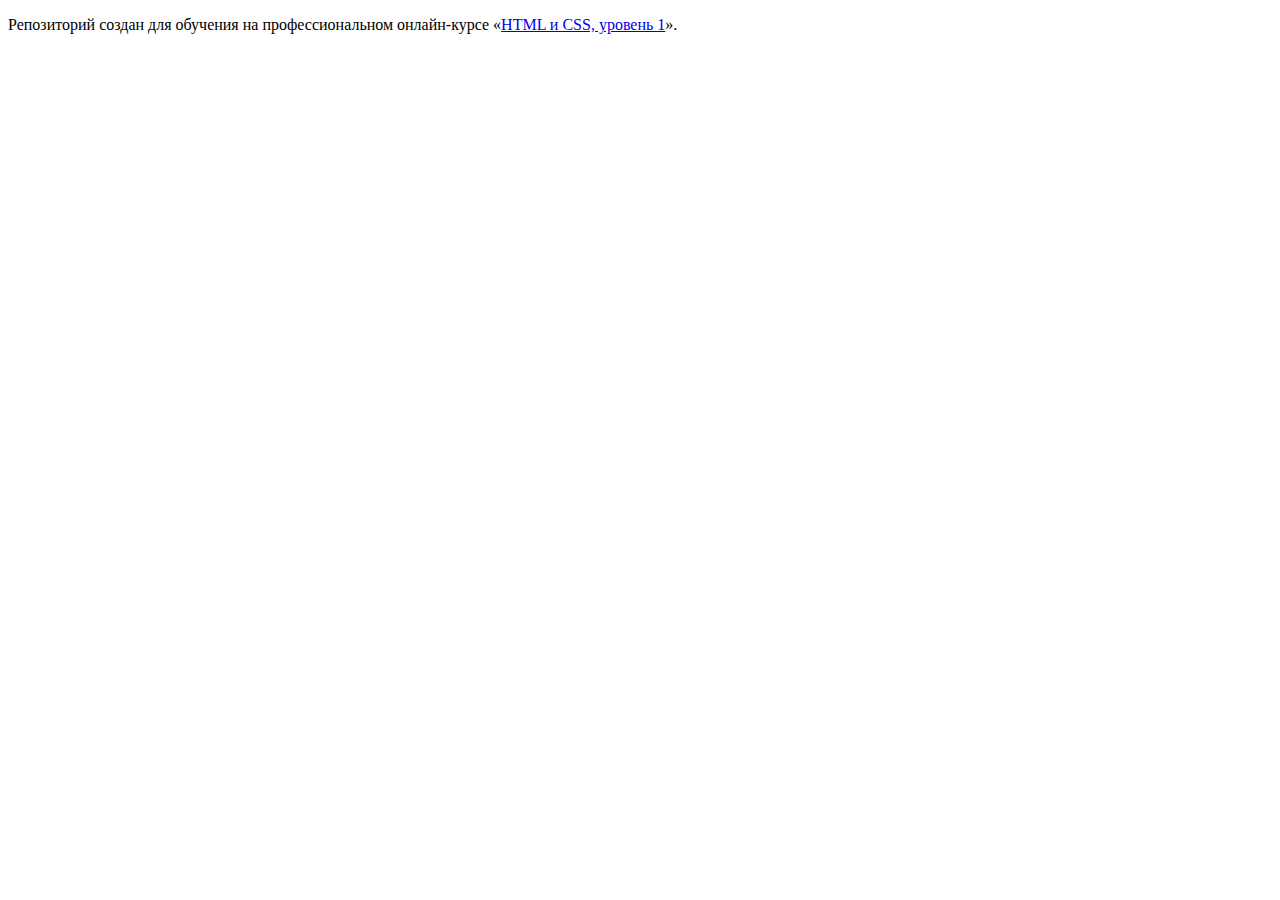
==== index.html @ e7686245 ":hatching_chick:" ====
<!DOCTYPE html>
<html lang="ru">
  <head>
    <meta charset="utf-8">
    <title>HTML Academy: Девайс</title>
  </head>
  <body>

    <p>Репозиторий создан для обучения на профессиональном онлайн‑курсе «<a href="https://htmlacademy.ru/intensive/htmlcss">HTML и CSS, уровень 1</a>».</p>

  </body>
</html>
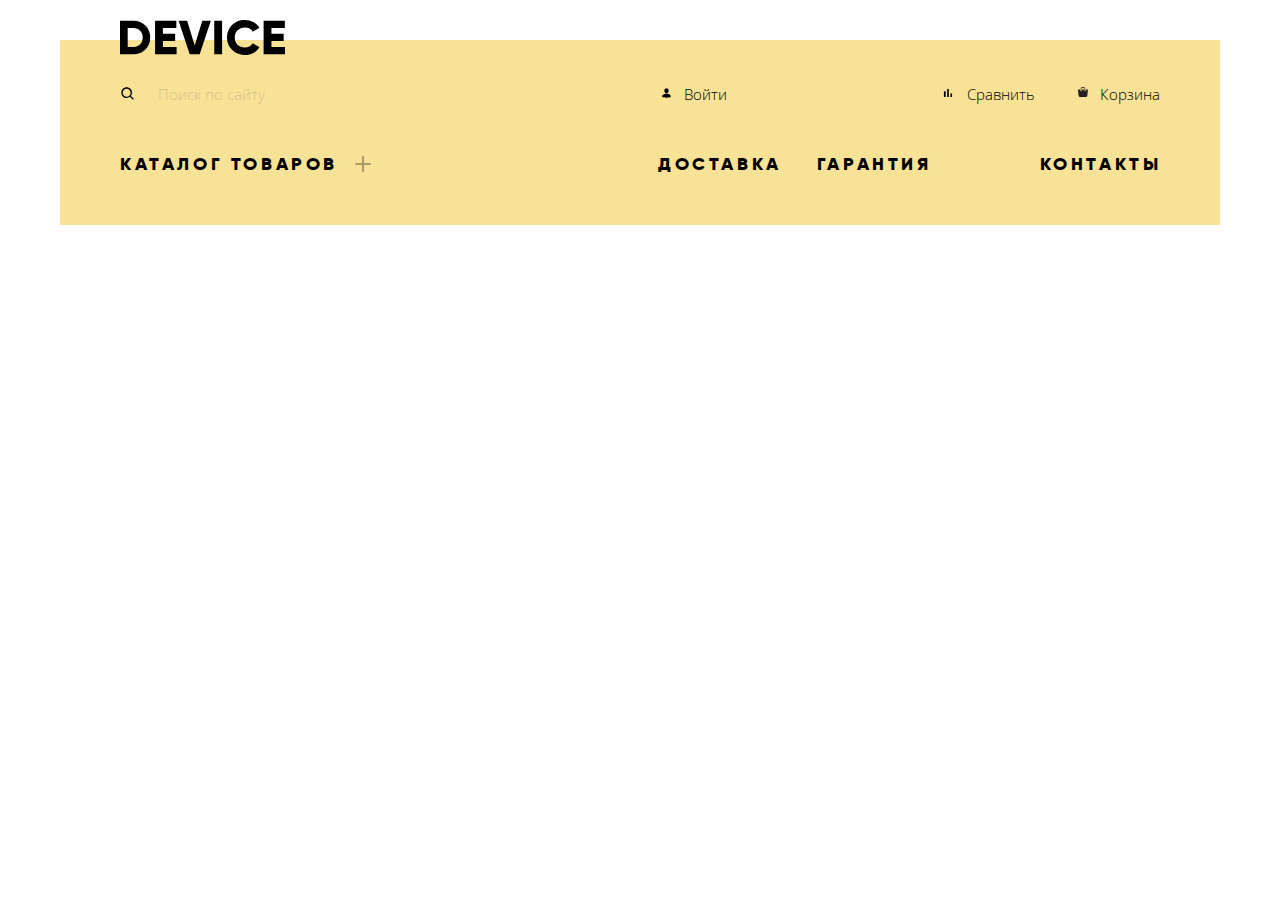
==== commit eaf30bf3: "Верстка header" ====
--- a/index.html
+++ b/index.html
@@ -1,12 +1,67 @@
 <!DOCTYPE html>
 <html lang="ru">
-  <head>
-    <meta charset="utf-8">
-    <title>HTML Academy: Девайс</title>
-  </head>
-  <body>
 
-    <p>Репозиторий создан для обучения на профессиональном онлайн‑курсе «<a href="https://htmlacademy.ru/intensive/htmlcss">HTML и CSS, уровень 1</a>».</p>
+<head>
+  <meta charset="utf-8">
+  <title>HTML Academy: Девайс</title>
+  <link href="https://fonts.googleapis.com/css2?family=Open+Sans:wght@300;400&display=swap" rel="stylesheet">
+  <link rel="stylesheet" href="css/normalize.css">
+  <link rel="stylesheet" href="css/style.css">
+</head>
 
-  </body>
-</html>
+<body class="page-body">
+
+  <header class="header center">
+    <div class="logo-bar">
+      <a class="header-logo">
+        <img src="/img/icons/device-logo.svg" alt="Логотип Device" width="165" height="35">
+      </a>
+    </div>
+    <div class="header-bar">
+      <form class="search-form" action="https://echo.htmlacademy.ru/" method="GET">
+        <label for="search" class="visually-hidden">Поиск по сайту</label>
+        <input type="search" class="search" name="search" id="search" placeholder="Поиск по сайту">
+        <button type="submit" class="search-button">Найти</button>
+      </form>
+      <a href="#" class="login">Войти</a>
+      <a href="#" class="compare">Сравнить</a>
+      <a href="#" class="cart">Корзина</a>
+    </div>
+    <nav class="nav-bar">
+      <ul class="navigation-menu">
+        <li class="navigation-item navigation-item-catalog">
+          <a href="catalog.html" class="navigation-item-link">Каталог товаров</a>
+          <div class="dropdown-menu">
+            <ul class="dropdown-list">
+              <li class="dropdown-item"><a href="#" class="dropdown-item-link">Виртуальная реальность</a></li>
+              <li class="dropdown-item"><a href="#" class="dropdown-item-link">Моноподы для селфи</a></li>
+              <li class="dropdown-item"><a href="#" class="dropdown-item-link">Экшн-камеры</a></li>
+            </ul>
+            <ul class="dropdown-list">
+              <li class="dropdown-item"><a href="#" class="dropdown-item-link">Фитнес-браслеты</a></li>
+              <li class="dropdown-item"><a href="#" class="dropdown-item-link">Умные часы</a></li>
+            </ul>
+            <ul class="dropdown-list">
+              <li class="dropdown-item"><a href="#" class="dropdown-item-link">Квадрокоптер</a></li>
+            </ul>
+          </div>
+        </li>
+        <li class="navigation-item navigation-item-delivery"><a href="#" class="navigation-item-link">Доставка</a></li>
+        <li class="navigation-item navigation-item-warranty"><a href="#" class="navigation-item-link">Гарантия</a></li>
+        <li class="navigation-item navigation-item-contacts"><a href="#" class="navigation-item-link">Контакты</a></li>
+      </ul>
+    </nav>
+  </header>
+
+  <main></main>
+
+  <footer class="footer">
+
+  </footer>
+
+</body>
+
+<script src="js/login.js"></script>
+<script src="js/map.js"></script>
+
+</html>--- a/css/style.css
+++ b/css/style.css
@@ -0,0 +1,381 @@
+/* * Fonts */
+
+@font-face {
+  font-family: "Gilroy";
+  font-weight: 300;
+  font-style: normal;
+  src: local("Gilroy Light"), local("Gilroy-Light"),
+    url("../fonts/gilroylight.woff2") format("woff2"),
+    url("../fonts/gilroylight.woff") format("woff");
+}
+
+@font-face {
+  font-family: "Gilroy";
+  font-weight: 800;
+  font-style: normal;
+  src: local('Gilroy Bold'), local('Gilroy-Bold'),
+    url("../fonts/gilroyextrabold.woff2") format("woff2"),
+    url("../fonts/gilroyextrabold.woff") format("woff");
+}
+
+@font-face {
+  font-family: "Open Sans";
+  font-style: normal;
+  font-weight: 300;
+  src: local("Open Sans Light"), local("OpenSans-Light"),
+    url("../fonts/opensanslight.woff2") format("woff2"),
+    url("../fonts/opensanslight.woff") format("woff");
+}
+
+@font-face {
+  font-family: 'Open Sans';
+  font-style: normal;
+  font-weight: 400;
+  src: local("Open Sans Regular"), local("OpenSans-Regular"),
+    url("../fonts/opensans.woff2") format("woff2"),
+    url("../fonts/opensans.woff") format("woff");
+}
+
+/* * Custom styles */
+
+:root {
+  --basic-black: #000000;
+  --basic-dark: #363636;
+  --basic-grey: #464646;
+  --basic-half-grey: #7e7e7e;
+  --basic-light-grey: #e5e5e5;
+  --basic-white: #ffffff;
+
+  --special-yellow: #f0c52e;
+  --special-light-yellow: #f7e296;
+  --special-green: #91c92f;
+  --special-pink: #f6dada;
+
+  --white-opacity03: rgba(255, 255, 255, 0.3);
+  --black-opacity03: rgba(0, 0, 0, 0.3);
+  --black-opacity06: rgba(0, 0, 0, 0.6);
+}
+
+/* * Global styles */
+
+body {
+  min-width: 1200px;
+  margin: 0;
+  padding: 0;
+  font-family: "Open Sans", Arial, sans-serif;
+  font-weight: 300;
+  font-size: 15px;
+  line-height: 20px;
+  color: var(--basic-black);
+  background-color: var(--basic-white);
+}
+
+a {
+  text-decoration: none;
+}
+
+img {
+  max-width: 100%;
+  height: auto;
+}
+
+*,
+*::before,
+*::after {
+  box-sizing: border-box;
+}
+
+/* * Center container */
+
+.center {
+  width: 1160px;
+  margin: 0 auto;
+  padding: 0 20px;
+}
+
+/* * Visually hidden */
+
+.visually-hidden {
+  position: absolute;
+  width: 1px;
+  height: 1px;
+  margin: -1px;
+  padding: 0;
+  border: 0;
+  white-space: nowrap;
+  clip-path: inset(100%);
+  clip: rect(0 0 0 0);
+  overflow: hidden;
+}
+
+/* * Page grid */
+
+.page-body {
+  min-height: 100%;
+  display: grid;
+  grid-template-rows: min-content 1fr min-content;
+  align-content: start;
+}
+
+/* * Header */
+
+.header {
+  margin-top: 40px;
+  padding-left: 60px;
+  background-color: var(--special-light-yellow);
+}
+
+.logo-bar {
+  margin-top: -20px;
+  margin-bottom: 10px;
+}
+
+.header-logo:hover,
+.header-logo:focus {
+  opacity: 0.6;
+}
+
+.header-logo:active {
+  opacity: 0.3;
+}
+
+.header-bar {
+  display: flex;
+  flex-wrap: wrap;
+  margin-bottom: 34px;
+}
+
+.search-form {
+  display: flex;
+  position: relative;
+  width: 440px;
+  margin-right: 100px;
+}
+
+.search-form::before {
+  content: "";
+  position: absolute;
+  width: 50px;
+  height: 50px;
+  background-image: url(../img/icons/search-icon.svg);
+  background-repeat: no-repeat;
+  background-position: 0 50%;
+}
+
+.search {
+  font-weight: inherit;
+  width: 356px;
+  padding: 14px 38px;
+  background-color: transparent;
+  border: none;
+  opacity: 0.3;
+}
+
+.search:hover {
+  opacity: 0.6;
+}
+
+.search:focus {
+  opacity: 1;
+  border-bottom: 2px solid var(--basic-black);
+}
+
+.search-button {
+  padding: 13px 15px;
+  color: var(--basic-black);
+  text-transform: uppercase;
+  background-color: transparent;
+  border: 2px solid var(--basic-black);
+  visibility: hidden;
+  cursor: pointer;
+}
+
+.search:focus-within+.search-button {
+  visibility: visible;
+}
+
+.search-button:hover,
+.search-button:focus {
+  color: var(--basic-white);
+  background-color: var(--basic-black);
+  visibility: visible;
+}
+
+.search-button:active {
+  color: var(--white-opacity03);
+  background-color: var(--basic-black);
+  visibility: visible;
+}
+
+.login,
+.compare,
+.cart {
+  position: relative;
+  padding: 15px 24px;
+  color: var(--basic-black);
+}
+
+.login {
+  margin-right: 192px;
+}
+
+.login::before {
+  content: "";
+  position: absolute;
+  top: 17px;
+  left: 0;
+  width: 13px;
+  height: 14px;
+  background-image: url(../img/icons/user-icon.svg);
+  background-repeat: no-repeat;
+  background-position: 0 0;
+}
+
+.compare {
+  margin-right: 17px;
+}
+
+.compare::before {
+  content: "";
+  position: absolute;
+  top: 17px;
+  left: -2px;
+  width: 14px;
+  height: 14px;
+  background-image: url(../img/icons/compare-icon.svg);
+  background-repeat: no-repeat;
+  background-position: 0 0;
+}
+
+.cart::before {
+  content: "";
+  position: absolute;
+  top: 18px;
+  left: 2px;
+  width: 10px;
+  height: 10px;
+  background-image: url(../img/icons/cart-icon.svg);
+  background-repeat: no-repeat;
+  background-position: 0 0;
+}
+
+.login:hover,
+.login:focus,
+.compare:hover,
+.compare:focus,
+.cart:hover,
+.cart:focus {
+  opacity: 0.6;
+}
+
+.login:active,
+.compare:active,
+.cart:active {
+  opacity: 0.3;
+}
+
+.nav-bar {
+  display: flex;
+  flex-wrap: wrap;
+}
+
+.navigation-menu {
+  display: flex;
+  margin: 0;
+  padding: 0;
+  padding-bottom: 50px;
+  list-style: none;
+}
+
+.navigation-item {
+  margin: 0;
+  padding: 0;
+}
+
+.navigation-item-link {
+  font-family: "Gilroy", Arial, serif;
+  font-weight: 800;
+  font-size: 18px;
+  line-height: 22px;
+  letter-spacing: 0.2em;
+  text-transform: uppercase;
+  color: var(--basic-black);
+}
+
+.navigation-item-link:hover,
+.navigation-item-link:focus {
+  color: var(--black-opacity06);
+}
+
+.navigation-item-link:active {
+  color: var(--black-opacity03);
+}
+
+.navigation-item-catalog {
+  position: relative;
+  margin-right: 320px;
+}
+
+.navigation-item-catalog::after {
+  content: "";
+  position: absolute;
+  top: 0;
+  left: 232px;
+  width: 22px;
+  height: 22px;
+  background-image: url(../img/icons/drop-down-icon.svg);
+  background-repeat: no-repeat;
+  background-position: 0 0;
+  cursor: pointer;
+}
+
+.navigation-item-delivery {
+  margin-right: 35px;
+}
+
+.navigation-item-warranty {
+  margin-right: 108px;
+}
+
+.dropdown-menu {
+  position: absolute;
+  display: flex;
+  display: none;
+  width: 1160px;
+  margin: 0 auto;
+  margin-left: -60px;
+  padding-top: 30px;
+  padding-bottom: 26px;
+  padding-left: 60px;
+  background-color: var(--special-light-yellow);
+}
+
+.navigation-item-catalog:hover .dropdown-menu,
+.navigation-item-catalog:focus-within .dropdown-menu {
+  display: flex;
+}
+
+.dropdown-list {
+  margin: 0;
+  padding: 0;
+  list-style: none;
+}
+
+.dropdown-list:not(:last-child) {
+  margin-right: 63px;
+}
+
+.dropdown-item-link {
+  display: inline-block;
+  margin-bottom: 16px;
+  color: var(--basic-black);
+}
+
+.dropdown-item-link:hover,
+.dropdown-item-link:focus {
+  opacity: 0.6;
+}
+
+.dropdown-item-link:active {
+  opacity: 0.3;
+}
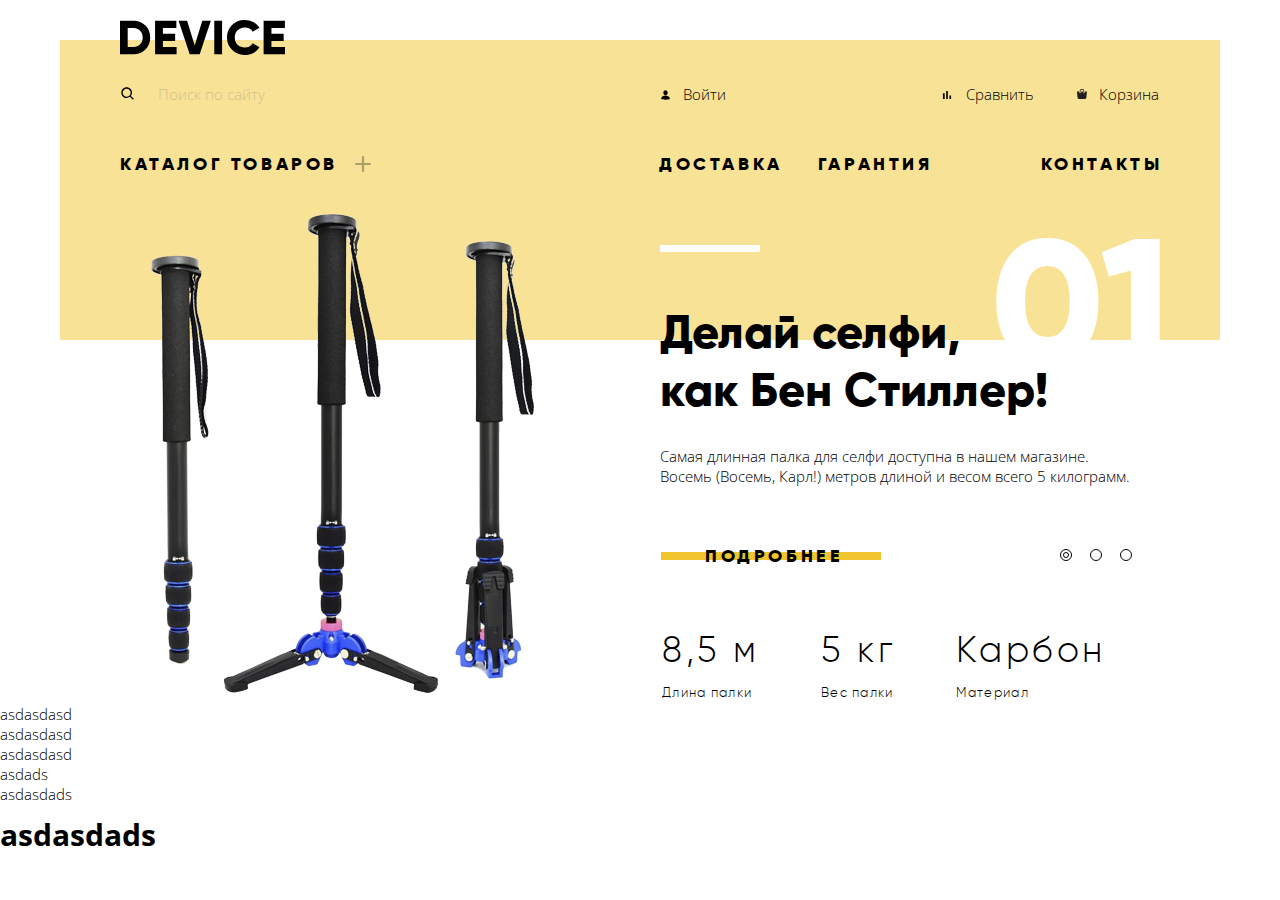
==== commit 9e816f8f: "Верстка main > slider" ====
--- a/index.html
+++ b/index.html
@@ -14,7 +14,7 @@
   <header class="header center">
     <div class="logo-bar">
       <a class="header-logo">
-        <img src="/img/icons/device-logo.svg" alt="Логотип Device" width="165" height="35">
+        <img src="img/icons/device-logo.svg" alt="Логотип Device" width="165" height="35">
       </a>
     </div>
     <div class="header-bar">
@@ -23,9 +23,11 @@
         <input type="search" class="search" name="search" id="search" placeholder="Поиск по сайту">
         <button type="submit" class="search-button">Найти</button>
       </form>
-      <a href="#" class="login">Войти</a>
-      <a href="#" class="compare">Сравнить</a>
-      <a href="#" class="cart">Корзина</a>
+      <ul class="header-buttons-list">
+        <li class="header-buttons-item"><a href="#" class="login">Войти</a></li>
+        <li class="header-buttons-item"><a href="#" class="compare">Сравнить</a></li>
+        <li class="header-buttons-item"><a href="#" class="cart">Корзина</a></li>
+      </ul>
     </div>
     <nav class="nav-bar">
       <ul class="navigation-menu">
@@ -33,16 +35,12 @@
           <a href="catalog.html" class="navigation-item-link">Каталог товаров</a>
           <div class="dropdown-menu">
             <ul class="dropdown-list">
-              <li class="dropdown-item"><a href="#" class="dropdown-item-link">Виртуальная реальность</a></li>
-              <li class="dropdown-item"><a href="#" class="dropdown-item-link">Моноподы для селфи</a></li>
-              <li class="dropdown-item"><a href="#" class="dropdown-item-link">Экшн-камеры</a></li>
-            </ul>
-            <ul class="dropdown-list">
-              <li class="dropdown-item"><a href="#" class="dropdown-item-link">Фитнес-браслеты</a></li>
-              <li class="dropdown-item"><a href="#" class="dropdown-item-link">Умные часы</a></li>
-            </ul>
-            <ul class="dropdown-list">
-              <li class="dropdown-item"><a href="#" class="dropdown-item-link">Квадрокоптер</a></li>
+              <li class="dropdown-item"><a href="#" class="dropdown-item-link ">Виртуальная реальность</a></li>
+              <li class="dropdown-item"><a href="#" class="dropdown-item-link ">Фитнес-браслеты</a></li>
+              <li class="dropdown-item"><a href="#" class="dropdown-item-link ">Квадрокоптер</a></li>
+              <li class="dropdown-item"><a href="#" class="dropdown-item-link ">Моноподы для селфи</a></li>
+              <li class="dropdown-item"><a href="#" class="dropdown-item-link ">Умные часы</a></li>
+              <li class="dropdown-item dropdown-item-last"><a href="#" class="dropdown-item-link ">Экшн-камеры</a></li>
             </ul>
           </div>
         </li>
@@ -53,15 +51,137 @@
     </nav>
   </header>
 
-  <main></main>
+  <main>
+    <h1 class="visually-hidden">Device</h1>
+    <section class="main-slider center">
+      <h2 class="visually-hidden">Главные предложения</h2>
+      <ul class="slider-list">
+        <li class="slider-item">
+          <img src="img/content/slide-1.png" class="slider-photo slider-selfie" alt="Селфи палка" width="384"
+            height="486">
+          <div class="slider-info">
+            <div class="slider-info-border"></div>
+            <p class="slider-info-number slider-number-01">01</p>
+            <h3 class="slider-info-title">Делай селфи,<br> как Бен Стиллер!</h3>
+            <p class="slider-info-text">Самая длинная палка для селфи доступна в нашем магазине.<br>Восемь (Восемь,
+              Карл!)
+              метров длиной и весом всего 5 килограмм.</p>
+            <div class="slider-info-buttons">
+              <div class="slider-info-button">
+                <a href="#" class="slider-button-more button">Подробнее</a>
+              </div>
+              <ul class="slider-pagination-list">
+                <li class="slider-pagination-item"><button class="slider-pagination-current" type="button"
+                    aria-label="Первый слайд"></button></li>
+                <li class="slider-pagination-item"><button class="slider-pagination" type="button"
+                    aria-label="Второй слайд"></button></li>
+                <li class="slider-pagination-item"><button class="slider-pagination" type="button"
+                    aria-label="Третий слайд"></button></li>
+              </ul>
+            </div>
+            <table class="slider-table">
+              <tr class="slider-table-head">
+                <td class="slider-table-cell">8,5 м</td>
+                <td class="slider-table-cell">5 кг</td>
+                <td class="slider-table-cell">Карбон</td>
+              </tr>
+              <tr class="slider-table-body">
+                <td class="slider-table-cell">Длина палки</td>
+                <td class="slider-table-cell">Вес палки</td>
+                <td class="slider-table-cell">Материал</td>
+              </tr>
+            </table>
+          </div>
+        </li>
+        <li class="slider-item visually-hidden">
+          <img src="img/content/slide-2.png" class="slider-photo slider-watch" alt="Смарт часы" width="345"
+            height="485">
+          <div class="slider-info">
+            <div class="slider-info-border"></div>
+            <p class="slider-info-number slider-number-02">02</p>
+            <h3 class="slider-info-title">Худеем<br>правильно!</h3>
+            <p class="slider-info-text">Мотивирующие фитнес-браслеты помогут найти в себе силы<br>не пропускать занятия
+              и соблюдать диету.</p>
+            <div class="slider-info-buttons">
+              <div class="slider-info-button">
+                <a href="#" class="slider-button-more button">Подробнее</a>
+              </div>
+              <ul class="slider-pagination-list">
+                <li class="slider-pagination-item"><button class="slider-pagination" type="button"
+                    aria-label="Первый слайд"></button></li>
+                <li class="slider-pagination-item"><button class="slider-pagination-current" type="button"
+                    aria-label="Второй слайд"></button></li>
+                <li class="slider-pagination-item"><button class="slider-pagination" type="button"
+                    aria-label="Третий слайд"></button></li>
+              </ul>
+            </div>
+            <table class="slider-table">
+              <tr class="slider-table-head">
+                <td class="slider-table-cell">48 часов</td>
+              </tr>
+              <tr class="slider-table-body">
+                <td class="slider-table-cell">Без подзарядки</td>
+              </tr>
+            </table>
+          </div>
+        </li>
+        <li class="slider-item visually-hidden">
+          <img src="img/content/slide-3.png" class="slider-photo slider-dron" alt="Квадрокоптер" width="526"
+            height="334">
+          <div class="slider-info">
+            <div class="slider-info-border"></div>
+            <p class="slider-info-number slider-number-03">03</p>
+            <h3 class="slider-info-title">Порхает как бабочка,<br> жалит как пчела!</h3>
+            <p class="slider-info-text">Этот обычный, на первый взгляд, квадрокоптер оснащен<br>мощным лазером,
+              замаскированным под стандартную камеру.
+            </p>
+            <div class="slider-info-buttons">
+              <div class="slider-info-button">
+                <a href="#" class="slider-button-more button">Подробнее</a>
+              </div>
+              <ul class="slider-pagination-list">
+                <li class="slider-pagination-item"><button class="slider-pagination" type="button"
+                    aria-label="Первый слайд"></button></li>
+                <li class="slider-pagination-item"><button class="slider-pagination" type="button"
+                    aria-label="Второй слайд"></button></li>
+                <li class="slider-pagination-item"><button class="slider-pagination-current" type="button"
+                    aria-label="Третий слайд"></button></li>
+              </ul>
+            </div>
+            <table class="slider-table">
+              <tr class="slider-table-head">
+                <td class="slider-table-cell">800 м</td>
+                <td class="slider-table-cell">50 м</td>
+              </tr>
+              <tr class="slider-table-body">
+                <td class="slider-table-cell">Дальность полета</td>
+                <td class="slider-table-cell">Радиус поражения</td>
+              </tr>
+            </table>
+          </div>
+        </li>
+      </ul>
+    </section>
+
+
+
+    <section class="products">asdasdasd</section>
+    <section class="services">asdasdasd</section>
+    <section class="brands">asdasdasd</section>
+    <section class="about-us">asdads</section>
+    <section class="contacts">asdasdads</section>
+    <h1>
+      asdasdads
+    </h1>
+  </main>
 
   <footer class="footer">
 
   </footer>
 
+  <script src="js/login.js"></script>
+  <script src="js/map.js"></script>
+
 </body>
 
-<script src="js/login.js"></script>
-<script src="js/map.js"></script>
-
 </html>--- a/css/style.css
+++ b/css/style.css
@@ -36,6 +36,8 @@
     url("../fonts/opensans.woff") format("woff");
 }
 
+/* * Fonts end */
+
 /* * Custom styles */
 
 :root {
@@ -56,6 +58,8 @@
   --black-opacity06: rgba(0, 0, 0, 0.6);
 }
 
+/* * Custom styles end */
+
 /* * Global styles */
 
 body {
@@ -85,6 +89,8 @@
   box-sizing: border-box;
 }
 
+/* * Global styles end */
+
 /* * Center container */
 
 .center {
@@ -92,6 +98,8 @@
   margin: 0 auto;
   padding: 0 20px;
 }
+
+/* * Center container end */
 
 /* * Visually hidden */
 
@@ -108,6 +116,25 @@
   overflow: hidden;
 }
 
+/* * Visually hidden end */
+
+/* * Button style */
+
+.button {
+  position: relative;
+  padding: 0;
+  font-family: "Gilroy", Arial, serif;
+  font-weight: 800;
+  font-size: 18px;
+  line-height: 22px;
+  letter-spacing: 0.2em;
+  text-transform: uppercase;
+  color: var(--basic-black);
+  z-index: 20;
+}
+
+/* * */
+
 /* * Page grid */
 
 .page-body {
@@ -117,16 +144,19 @@
   align-content: start;
 }
 
+/* * Page grid end */
+
 /* * Header */
 
 .header {
-  margin-top: 40px;
   padding-left: 60px;
-  background-color: var(--special-light-yellow);
-}
+  background: linear-gradient(180deg, var(--basic-white) 18%, var(--special-light-yellow) 18%);
+}
+
+/* * Logo bar */
 
 .logo-bar {
-  margin-top: -20px;
+  margin-top: 20px;
   margin-bottom: 10px;
 }
 
@@ -139,6 +169,10 @@
   opacity: 0.3;
 }
 
+/* * Logo bar end */
+
+/* * Header bar */
+
 .header-bar {
   display: flex;
   flex-wrap: wrap;
@@ -149,7 +183,6 @@
   display: flex;
   position: relative;
   width: 440px;
-  margin-right: 100px;
 }
 
 .search-form::before {
@@ -207,23 +240,31 @@
   visibility: visible;
 }
 
+.header-buttons-list {
+  display: flex;
+  flex-wrap: wrap;
+  margin-left: auto;
+  padding: 0;
+  list-style: none;
+}
+
 .login,
 .compare,
 .cart {
   position: relative;
-  padding: 15px 24px;
+  padding: 15px;
   color: var(--basic-black);
 }
 
 .login {
-  margin-right: 192px;
+  margin-right: 210px;
 }
 
 .login::before {
   content: "";
   position: absolute;
-  top: 17px;
-  left: 0;
+  top: 19px;
+  left: -9px;
   width: 13px;
   height: 14px;
   background-image: url(../img/icons/user-icon.svg);
@@ -232,14 +273,14 @@
 }
 
 .compare {
-  margin-right: 17px;
+  margin-right: 35px;
 }
 
 .compare::before {
   content: "";
   position: absolute;
-  top: 17px;
-  left: -2px;
+  top: 19px;
+  left: -11px;
   width: 14px;
   height: 14px;
   background-image: url(../img/icons/compare-icon.svg);
@@ -247,11 +288,15 @@
   background-position: 0 0;
 }
 
+.cart {
+  margin-right: 26px;
+}
+
 .cart::before {
   content: "";
   position: absolute;
-  top: 18px;
-  left: 2px;
+  top: 20px;
+  left: -7px;
   width: 10px;
   height: 10px;
   background-image: url(../img/icons/cart-icon.svg);
@@ -274,22 +319,21 @@
   opacity: 0.3;
 }
 
+/* * Header bar end */
+
+/* * Nav bar */
+
 .nav-bar {
   display: flex;
   flex-wrap: wrap;
+  padding-bottom: 50px;
 }
 
 .navigation-menu {
   display: flex;
   margin: 0;
   padding: 0;
-  padding-bottom: 50px;
   list-style: none;
-}
-
-.navigation-item {
-  margin: 0;
-  padding: 0;
 }
 
 .navigation-item-link {
@@ -313,7 +357,7 @@
 
 .navigation-item-catalog {
   position: relative;
-  margin-right: 320px;
+  margin-right: 321px;
 }
 
 .navigation-item-catalog::after {
@@ -345,9 +389,10 @@
   margin: 0 auto;
   margin-left: -60px;
   padding-top: 30px;
-  padding-bottom: 26px;
+  padding-bottom: 27px;
   padding-left: 60px;
   background-color: var(--special-light-yellow);
+  z-index: 10;
 }
 
 .navigation-item-catalog:hover .dropdown-menu,
@@ -356,19 +401,23 @@
 }
 
 .dropdown-list {
+  display: grid;
+  grid-template-columns: auto auto auto;
+  grid-template-rows: auto auto auto;
   margin: 0;
   padding: 0;
   list-style: none;
-}
-
-.dropdown-list:not(:last-child) {
-  margin-right: 63px;
 }
 
 .dropdown-item-link {
   display: inline-block;
   margin-bottom: 16px;
+  margin-right: 63px;
   color: var(--basic-black);
+}
+
+.dropdown-item-last {
+  grid-row: 3 / 4;
 }
 
 .dropdown-item-link:hover,
@@ -379,3 +428,191 @@
 .dropdown-item-link:active {
   opacity: 0.3;
 }
+
+/* * Nav bar end */
+
+/* * Main */
+
+/* * Main slider */
+
+.main-slider {
+  background: linear-gradient(180deg, var(--special-light-yellow) 24%, var(--basic-white) 24%);
+}
+
+.slider-list {
+  margin: 0;
+  padding: 0;
+  list-style: none;
+}
+
+.slider-item {
+  display: grid;
+  grid-template-columns: 1fr 1fr;
+}
+
+.slider-photo {
+  justify-self: center;
+}
+
+.slider-selfie {
+  margin-top: -15px;
+  margin-right: 37px;
+}
+
+.slider-watch {
+  margin-top: 11px;
+  margin-right: 23px;
+}
+
+.slider-dron {
+  margin-top: 68px;
+  margin-right: 11px;
+}
+
+.slider-info {
+  padding-left: 20px;
+}
+
+.slider-info-border {
+  width: 100px;
+  height: 7px;
+  margin-top: 20px;
+  background-color: var(--basic-white);
+}
+
+.slider-info-number {
+  padding: 0;
+  margin: 0;
+  font-family: "Gilroy", Arial, serif;
+  font-weight: 800;
+  font-size: 179px;
+  line-height: 219px;
+  color: var(--basic-white);
+}
+
+.slider-number-01,
+.slider-number-02,
+.slider-number-03 {
+  margin-top: -59px;
+  text-align: right;
+}
+
+.slider-number-01 {
+  margin-right: 28px;
+}
+
+.slider-number-02,
+.slider-number-03 {
+  margin-right: 33px;
+}
+
+.slider-info-title {
+  margin: 0;
+  margin-top: -109px;
+  margin-bottom: 27px;
+  padding: 0;
+  font-family: "Gilroy", Arial, serif;
+  font-weight: 800;
+  font-size: 47px;
+  line-height: 58px;
+}
+
+.slider-info-text {
+  margin: 0;
+  padding: 0;
+}
+
+.slider-info-buttons {
+  display: flex;
+  flex-wrap: wrap;
+  justify-content: space-between;
+  margin-top: 59px;
+  margin-bottom: 50px;
+}
+
+.slider-button-more {
+  margin-left: 45px;
+  margin-right: 50px;
+}
+
+.slider-button-more::before {
+  content: "";
+  position: absolute;
+  top: 7px;
+  left: -44px;
+  padding: 4px 110px;
+  background-color: var(--special-yellow);
+  z-index: -10;
+}
+
+.slider-button-more:hover::before,
+.slider-button-more:focus::before {
+  top: -9px;
+  padding: 20px 110px;
+  transition: 0.2s;
+}
+
+.slider-button-more:active {
+  color: var(--black-opacity03);
+}
+
+.slider-pagination-list {
+  display: flex;
+  flex-wrap: wrap;
+  justify-content: space-between;
+  width: 72px;
+  margin: 0;
+  margin-top: -1px;
+  margin-right: 68px;
+  padding: 0;
+  list-style: none;
+}
+
+.slider-pagination,
+.slider-pagination-current {
+  position: relative;
+  width: 12px;
+  height: 12px;
+  padding: 0;
+  border: 1px solid var(--basic-black);
+  background-color: var(--basic-white);
+  border-radius: 50%;
+  cursor: pointer;
+}
+
+.slider-pagination-current::before {
+  content: "";
+  position: absolute;
+  top: 2px;
+  left: 2px;
+  width: 6px;
+  height: 6px;
+  border: 1px solid var(--basic-black);
+  background-color: var(--basic-white);
+  border-radius: 50%;
+}
+
+.slider-table {
+  font-family: "Gilroy";
+  font-weight: 300;
+}
+
+.slider-table-head {
+  font-size: 36px;
+  line-height: 42px;
+  letter-spacing: 0.1em;
+}
+
+.slider-table-body {
+  font-size: 13px;
+  line-height: 15px;
+  letter-spacing: 0.1em;
+}
+
+.slider-table-cell {
+  padding: 10px 59px 2px 0px;
+}
+
+/* * Main slider end */
+
+/* * Main end */
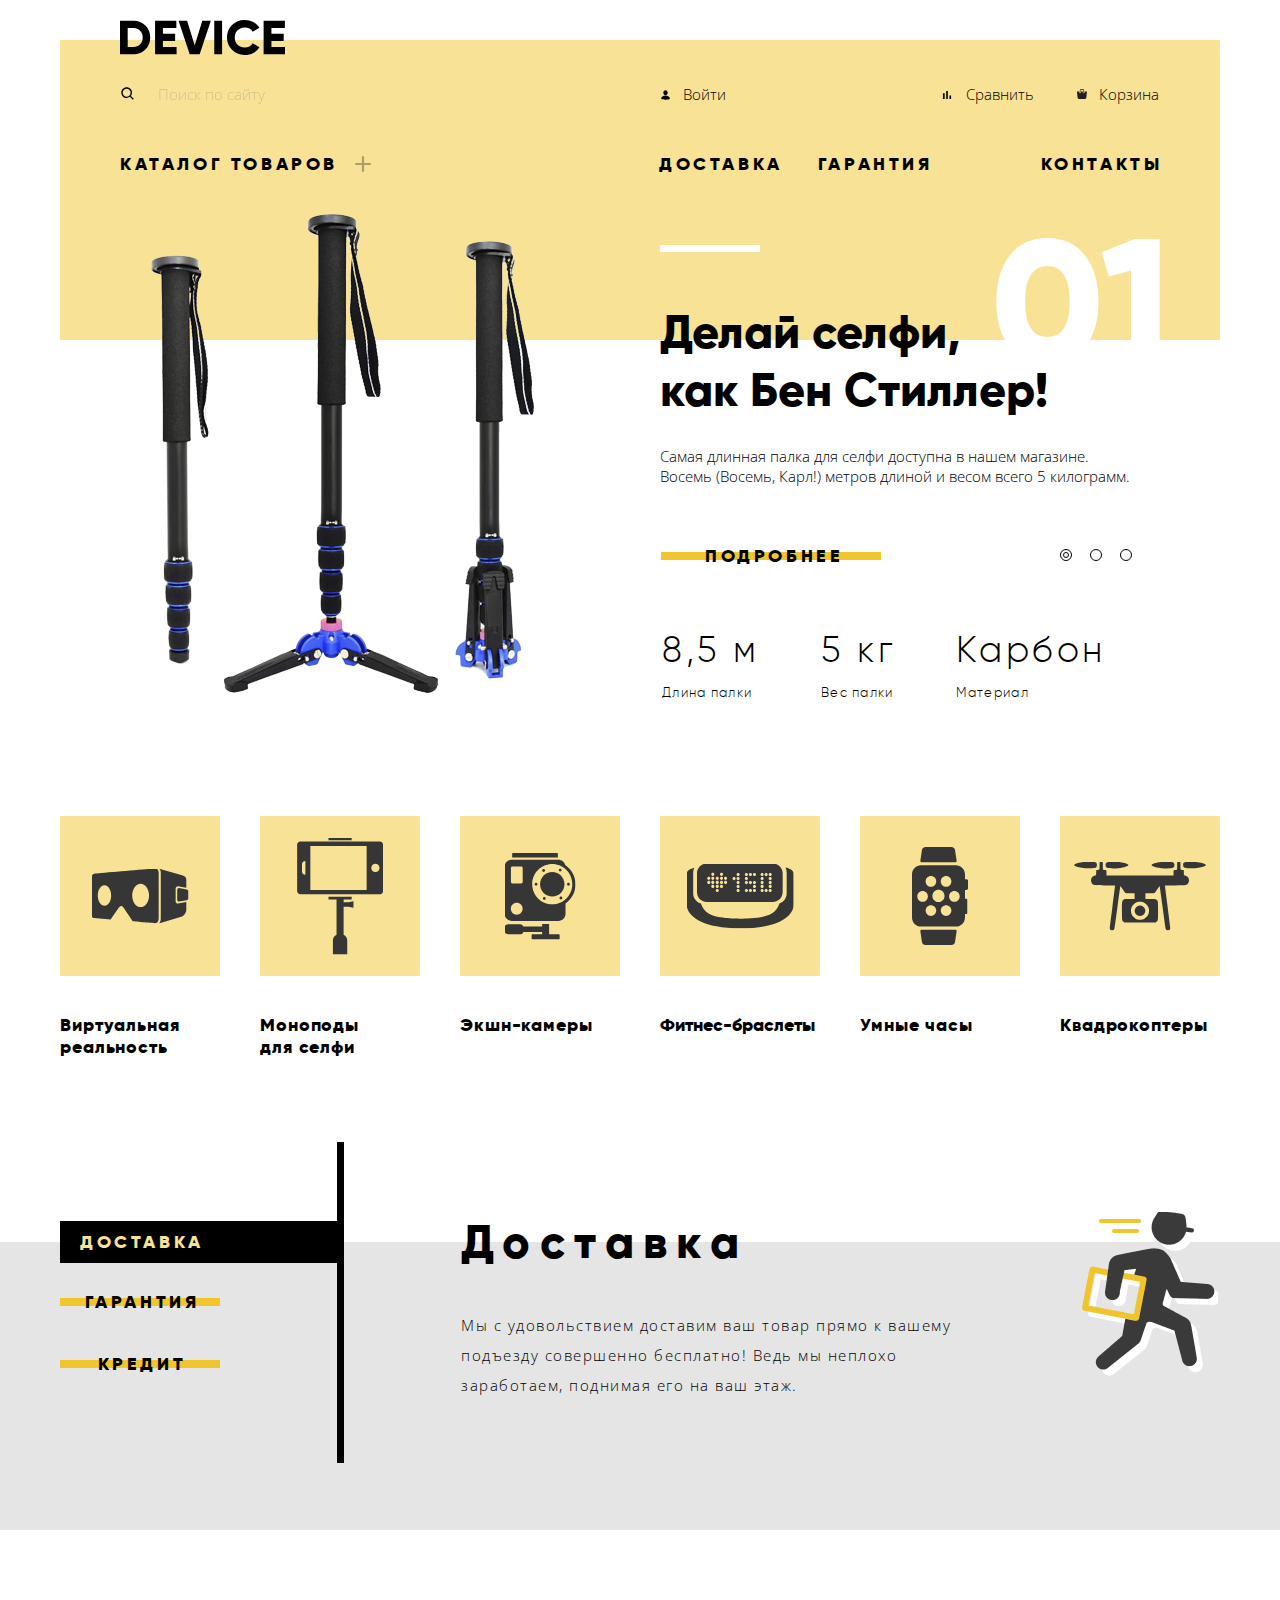
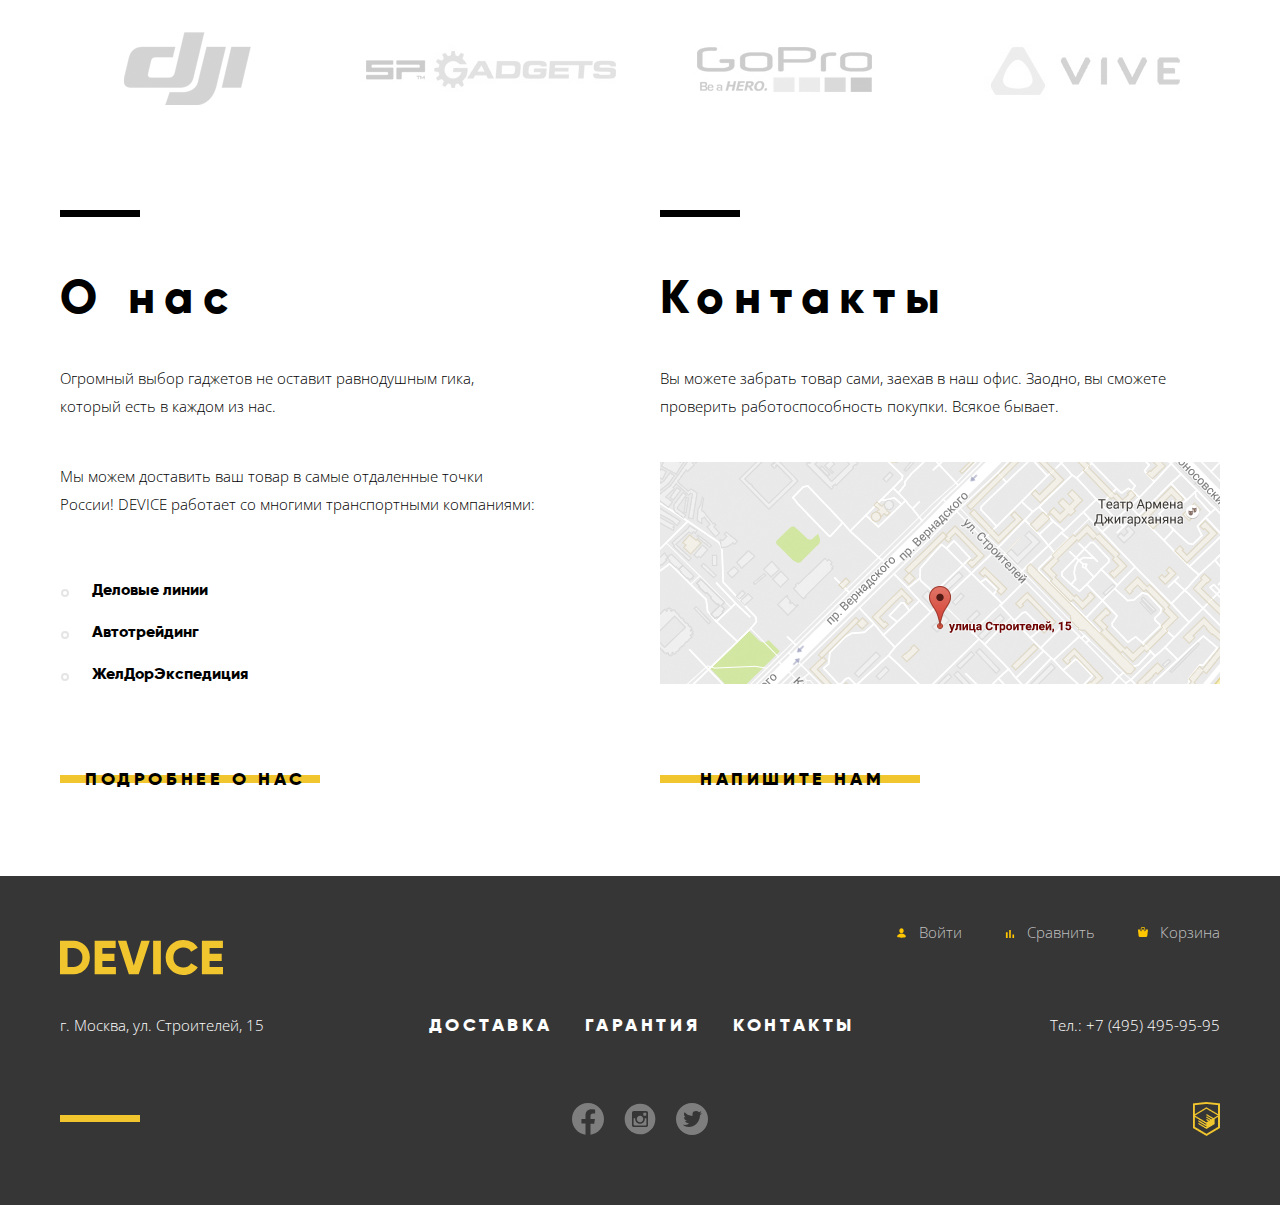
==== commit 3041d30a: "Верстка main > about us, contacts, footer" ====
--- a/index.html
+++ b/index.html
@@ -63,16 +63,15 @@
             <div class="slider-info-border"></div>
             <p class="slider-info-number slider-number-01">01</p>
             <h3 class="slider-info-title">Делай селфи,<br> как Бен Стиллер!</h3>
-            <p class="slider-info-text">Самая длинная палка для селфи доступна в нашем магазине.<br>Восемь (Восемь,
-              Карл!)
+            <p class="slider-info-text">Самая длинная палка для селфи доступна в нашем магазине. Восемь (Восемь, Карл!)
               метров длиной и весом всего 5 килограмм.</p>
             <div class="slider-info-buttons">
               <div class="slider-info-button">
                 <a href="#" class="slider-button-more button">Подробнее</a>
               </div>
               <ul class="slider-pagination-list">
-                <li class="slider-pagination-item"><button class="slider-pagination-current" type="button"
-                    aria-label="Первый слайд"></button></li>
+                <li class="slider-pagination-item"><button class="slider-pagination slider-pagination-current"
+                    type="button" aria-label="Первый слайд"></button></li>
                 <li class="slider-pagination-item"><button class="slider-pagination" type="button"
                     aria-label="Второй слайд"></button></li>
                 <li class="slider-pagination-item"><button class="slider-pagination" type="button"
@@ -100,8 +99,8 @@
             <div class="slider-info-border"></div>
             <p class="slider-info-number slider-number-02">02</p>
             <h3 class="slider-info-title">Худеем<br>правильно!</h3>
-            <p class="slider-info-text">Мотивирующие фитнес-браслеты помогут найти в себе силы<br>не пропускать занятия
-              и соблюдать диету.</p>
+            <p class="slider-info-text">Мотивирующие фитнес-браслеты помогут найти в себе силы не пропускать занятия и
+              соблюдать диету.</p>
             <div class="slider-info-buttons">
               <div class="slider-info-button">
                 <a href="#" class="slider-button-more button">Подробнее</a>
@@ -109,8 +108,8 @@
               <ul class="slider-pagination-list">
                 <li class="slider-pagination-item"><button class="slider-pagination" type="button"
                     aria-label="Первый слайд"></button></li>
-                <li class="slider-pagination-item"><button class="slider-pagination-current" type="button"
-                    aria-label="Второй слайд"></button></li>
+                <li class="slider-pagination-item"><button class="slider-pagination slider-pagination-current"
+                    type="button" aria-label="Второй слайд"></button></li>
                 <li class="slider-pagination-item"><button class="slider-pagination" type="button"
                     aria-label="Третий слайд"></button></li>
               </ul>
@@ -132,7 +131,7 @@
             <div class="slider-info-border"></div>
             <p class="slider-info-number slider-number-03">03</p>
             <h3 class="slider-info-title">Порхает как бабочка,<br> жалит как пчела!</h3>
-            <p class="slider-info-text">Этот обычный, на первый взгляд, квадрокоптер оснащен<br>мощным лазером,
+            <p class="slider-info-text">Этот обычный, на первый взгляд, квадрокоптер оснащен мощным лазером,
               замаскированным под стандартную камеру.
             </p>
             <div class="slider-info-buttons">
@@ -144,8 +143,8 @@
                     aria-label="Первый слайд"></button></li>
                 <li class="slider-pagination-item"><button class="slider-pagination" type="button"
                     aria-label="Второй слайд"></button></li>
-                <li class="slider-pagination-item"><button class="slider-pagination-current" type="button"
-                    aria-label="Третий слайд"></button></li>
+                <li class="slider-pagination-item"><button class="slider-pagination slider-pagination-current"
+                    type="button" aria-label="Третий слайд"></button></li>
               </ul>
             </div>
             <table class="slider-table">
@@ -163,20 +162,199 @@
       </ul>
     </section>
 
-
-
-    <section class="products">asdasdasd</section>
-    <section class="services">asdasdasd</section>
-    <section class="brands">asdasdasd</section>
-    <section class="about-us">asdads</section>
-    <section class="contacts">asdasdads</section>
-    <h1>
-      asdasdads
-    </h1>
+    <section class="popular-products center">
+      <h2 class="visually-hidden">Популярные товары</h2>
+      <ul class="popular-products-list">
+        <li class="popular-products-item">
+          <a href="#" class="popular-products-link">
+            <div class="popular-products-container">
+              <img src="img/decor/virtual-reality.svg" class="popular-products-image" alt="Шлем виртуальной реальности"
+                width="97" height="55">
+            </div>
+            <p class="popular-products-title">Виртуальная реальность</p>
+          </a>
+        </li>
+        <li class="popular-products-item">
+          <a href="#" class="popular-products-link">
+            <div class="popular-products-container">
+              <img src="img/decor/selfie-monopod.svg" class="popular-products-image" alt="Монопод для селфи" width="86"
+                height="117">
+            </div>
+            <p class="popular-products-title">Моноподы<br>для селфи</p>
+          </a>
+        </li>
+        <li class="popular-products-item">
+          <a href="#" class="popular-products-link">
+            <div class="popular-products-container">
+              <img src="img/decor/action-camera.svg" class="popular-products-image" alt="Экшн-камера" width="71"
+                height="87">
+            </div>
+            <p class="popular-products-title">Экшн-камеры</p>
+          </a>
+        </li>
+        <li class="popular-products-item">
+          <a href="#" class="popular-products-link">
+            <div class="popular-products-container">
+              <img src="img/decor/fitness-bracelet.svg" class="popular-products-image" alt="Фитнес-браслет" width="107"
+                height="65">
+            </div>
+            <p class="popular-products-title title-fitness">Фитнес-браслеты</p>
+          </a>
+        </li>
+        <li class="popular-products-item">
+          <a href="#" class="popular-products-link">
+            <div class="popular-products-container">
+              <img src="img/decor/smart-watch.svg" class="popular-products-image" alt="Умные часы" width="56"
+                height="98">
+            </div>
+            <p class="popular-products-title">Умные часы</p>
+          </a>
+        </li>
+        <li class="popular-products-item">
+          <a href="#" class="popular-products-link">
+            <div class="popular-products-container">
+              <img src="img/decor/quadrocopter.svg" class="popular-products-image" alt="Квадрокоптер" width="132"
+                height="69">
+            </div>
+            <p class="popular-products-title">Квадрокоптеры</p>
+          </a>
+        </li>
+      </ul>
+    </section>
+    <section class="services">
+      <ul class="services-list">
+        <li class="services-item center">
+          <div class="services-item-buttons">
+            <button class="services-item-button-current button" type="button">Доставка</button>
+            <button class="services-item-button button" type="button">Гарантия</button>
+            <button class="services-item-button button" type="button">Кредит</button>
+          </div>
+          <div class="services-item-text">
+            <h2 class="services-item-title">Доставка</h2>
+            <p class="services-item-info">Мы с удовольствием доставим ваш товар прямо к вашему<br> подъезду совершенно
+              бесплатно! Ведь мы неплохо<br> заработаем, поднимая его на ваш этаж.</p>
+          </div>
+          <img src="img/decor/delivery.png" class="services-item-delivery" alt="Доставка" width="136" height="164">
+        </li>
+        <li class="services-item center visually-hidden">
+          <div class="services-item-buttons">
+            <button class="services-item-button button" type="button">Доставка</button>
+            <button class="services-item-button-current button" type="button">Гарантия</button>
+            <button class="services-item-button button" type="button">Кредит</button>
+          </div>
+          <div class="services-item-text">
+            <h2 class="services-item-title">Гарантия</h2>
+            <p class="services-item-info">Если из-за возгорания купленного у нас товара у вас сгорит дом —<br> не
+              переживайте, мы выдадим вам новый.<br> Товар, не дом, конечно же.</p>
+          </div>
+          <img src="img/decor/warranty.png" class="services-item-warranty" alt="Гарантия" width="171" height="195">
+        </li>
+        <li class="services-item center visually-hidden">
+          <div class="services-item-buttons">
+            <button class="services-item-button button" type="button">Доставка</button>
+            <button class="services-item-button button" type="button">Гарантия</button>
+            <button class="services-item-button-current button" type="button">Кредит</button>
+          </div>
+          <div class="services-item-text">
+            <h2 class="services-item-title">Кредит</h2>
+            <p class="services-item-info">Залезть в долговую яму стало проще! Кредитные консультанты<br> подберут для
+              вас наиболее выгодные<br> условия кредита. Выгодные для нашего банка, разумеется.</p>
+          </div>
+          <img src="img/decor/credit.png" class="services-item-credit" alt="Кредит" width="156" height="188">
+        </li>
+      </ul>
+    </section>
+    <section class="brands center">
+      <ul class="brands-list">
+        <li class="brands-item">
+          <a href="#" class="brands-item-link" aria-label="Производитель DJI">
+            <img src="img/content/dji-logo.png" class="brands-item-img" width="260" height="100"
+              alt="Производитель DJI"></a>
+        </li>
+        <li class="brands-item">
+          <a href="#" class="brands-item-link" aria-label="Производитель SP Gadgets">
+            <img src="img/content/spgadgets-logo.png" class="brands-item-img" width="260" height="100"
+              alt="Производитель SP Gadgets"></a>
+        </li>
+        <li class="brands-item">
+          <a href="#" class="brands-item-link" aria-label="Производитель SP GoPro">
+            <img src="img/content/gopro-logo.png" class="brands-item-img" width="260" height="100"
+              alt="Производитель GoPro"></a>
+        </li>
+        <li class="brands-item">
+          <a href="#" class="brands-item-link" aria-label="Производитель SP Vive">
+            <img src="img/content/vive-logo.png" class="brands-item-img" width="260" height="100"
+              alt="Производитель Vive"></a>
+        </li>
+      </ul>
+    </section>
+    <div class="info-container center">
+      <section class="about-us">
+        <h2 class="info-title">О нас</h2>
+        <p class="info-text">Огромный выбор гаджетов не оставит равнодушным гика, который есть в каждом из нас.
+        </p>
+        <p class="info-text">Мы можем доставить ваш товар в самые отдаленные точки России! DEVICE работает со
+          многими
+          транспортными
+          компаниями:</p>
+        <ul class="about-info-list">
+          <li class="about-info-item">Деловые линии</li>
+          <li class="about-info-item">Автотрейдинг</li>
+          <li class="about-info-item">ЖелДорЭкспедиция</li>
+        </ul>
+        <a href="#" class="about-info-button button">Подробнее о нас</a>
+      </section>
+      <section class="contacts">
+        <h2 class="info-title">Контакты</h2>
+        <p class="info-text">Вы можете забрать товар сами, заехав в наш офис. Заодно, вы сможете проверить
+          работоспособность покупки.
+          Всякое бывает.</p>
+        <a href="https://api.yandex.ru/maps/tools/constructor/" class="map" target="_blank">
+          <img src="img/content/map.jpg" class="contacts-info-map" width="560" height="222" alt="Как проехать">
+        </a>
+        <a href="#" class="contacts-info-button button">Напишите нам</a>
+      </section>
+    </div>
   </main>
 
   <footer class="footer">
-
+    <div class="footer-container center">
+      <a class="footer-logo">
+        <img src="img/icons/device-logo-color.svg" alt="Логотип Device" width="163" height="35">
+      </a>
+      <ul class="footer-buttons-list">
+        <li class="footer-button-item"><a href="#" class="footer-login">Войти</a></li>
+        <li class="footer-button-item"><a href="#" class="footer-compare">Сравнить</a></li>
+        <li class="footer-button-item"><a href="#" class="footer-cart">Корзина</a></li>
+      </ul>
+      <address class="footer-address">г. Москва, ул. Строителей, 15</address>
+      <ul class="footer-nav-list">
+        <li class="footer-nav-item"><a href="#" class="footer-nav-link">Доставка</a></li>
+        <li class="footer-nav-item"><a href="#" class="footer-nav-link">Гарантия</a></li>
+        <li class="footer-nav-item"><a href="#" class="footer-nav-link">Контакты</a></li>
+      </ul>
+      <p class="footer-number-text">Тел.: <a href="tel:+74954959595" class="footer-number">+7 (495) 495-95-95</a></p>
+      <div class="footer-info-border"></div>
+      <ul class="footer-social-list">
+        <li class="footer-social-item">
+          <a href="#" class="footer-social-link" aria-label="Логотип Фейсбук">
+            <img src="img/icons/facebook-logo.svg" width="32" height="32" alt="Фейсбук">
+          </a></li>
+        <li class="footer-social-item">
+          <a href="#" class="footer-social-link" aria-label="Логотип Инстаграм">
+            <img src="img/icons/instagram-logo.svg" width="32" height="32" alt="Инстаграм">
+          </a></li>
+        <li class="footer-social-item">
+          <a href="#" class="footer-social-link" aria-label="Логотип Твиттер">
+            <img src="img/icons/twitter-logo.svg" width="32" height="32" alt="Твиттер">
+          </a></li>
+      </ul>
+      <a href="https://htmlacademy.ru/intensive/htmlcss" class="footer-html-logo-link"
+        aria-label="Логотип Логотип HTMLAcademy">
+        <img src="img/icons/htmlacademy-logo.png" class="footer-html-logo" width="27" height="34"
+          alt="Логотип HTMLAcademy">
+      </a>
+    </div>
   </footer>
 
   <script src="js/login.js"></script>
--- a/css/style.css
+++ b/css/style.css
@@ -54,6 +54,7 @@
   --special-pink: #f6dada;
 
   --white-opacity03: rgba(255, 255, 255, 0.3);
+  --white-opacity07: rgba(255, 255, 255, 0.7);
   --black-opacity03: rgba(0, 0, 0, 0.3);
   --black-opacity06: rgba(0, 0, 0, 0.6);
 }
@@ -94,7 +95,7 @@
 /* * Center container */
 
 .center {
-  width: 1160px;
+  width: 1200px;
   margin: 0 auto;
   padding: 0 20px;
 }
@@ -149,6 +150,7 @@
 /* * Header */
 
 .header {
+  width: 1160px;
   padding-left: 60px;
   background: linear-gradient(180deg, var(--basic-white) 18%, var(--special-light-yellow) 18%);
 }
@@ -436,6 +438,8 @@
 /* * Main slider */
 
 .main-slider {
+  width: 1160px;
+  margin-bottom: 112px;
   background: linear-gradient(180deg, var(--special-light-yellow) 24%, var(--basic-white) 24%);
 }
 
@@ -518,7 +522,9 @@
 }
 
 .slider-info-text {
-  margin: 0;
+  width: 480px;
+  margin: 0;
+  margin-bottom: 59px;
   padding: 0;
 }
 
@@ -526,7 +532,6 @@
   display: flex;
   flex-wrap: wrap;
   justify-content: space-between;
-  margin-top: 59px;
   margin-bottom: 50px;
 }
 
@@ -615,4 +620,574 @@
 
 /* * Main slider end */
 
+/* * Popular products */
+
+.popular-products {
+  margin-bottom: 49px;
+}
+
+.popular-products-list {
+  display: flex;
+  flex-wrap: wrap;
+  justify-content: space-between;
+  margin: 0;
+  padding: 0;
+  list-style: none;
+}
+
+.popular-products-item {
+  width: 160px;
+}
+
+.popular-products-container {
+  position: relative;
+  width: 160px;
+  height: 160px;
+  margin-bottom: 38px;
+  background-color: var(--special-light-yellow);
+}
+
+.popular-products-image {
+  position: absolute;
+  top: 50%;
+  left: 50%;
+  transform: translate(-50%, -50%);
+}
+
+.popular-products-title {
+  font-family: "Gilroy", Arial, serif;
+  font-weight: 800;
+  font-size: 18px;
+  line-height: 22px;
+  letter-spacing: 0.05em;
+  color: var(--basic-black);
+}
+
+.popular-products-title.title-fitness {
+  letter-spacing: normal;
+}
+
+.popular-products-link:hover .popular-products-container,
+.popular-products-link:focus .popular-products-container {
+  background-color: var(--special-yellow);
+}
+
+.popular-products-link:active .popular-products-image,
+.popular-products-link:active .popular-products-title {
+  opacity: 0.3;
+}
+
+/* * Popular products end*/
+
+/* * Services */
+
+.services {
+  height: 405px;
+  background: linear-gradient(180deg, var(--basic-white) 29%, var(--basic-light-grey) 29%);
+  margin-bottom: 90px;
+}
+
+.services-list {
+  padding: 0;
+  margin: 0;
+  list-style: none;
+}
+
+.services-item {
+  display: grid;
+  grid-template-columns: 284px auto 171px;
+}
+
+.services-item-buttons {
+  display: flex;
+  flex-direction: column;
+  margin-top: 17px;
+  padding-top: 79px;
+  padding-bottom: 58px;
+  flex-wrap: wrap;
+  border-right: 7px solid var(--basic-black);
+}
+
+.services-item-button {
+  padding-top: 10px;
+  padding-bottom: 10px;
+  padding-right: 113px;
+  margin-bottom: 20px;
+  border: none;
+  background-color: transparent;
+  cursor: pointer;
+}
+
+.services-item-button-current {
+  padding-top: 10px;
+  padding-bottom: 10px;
+  padding-right: 113px;
+  margin-bottom: 18px;
+  border: none;
+  cursor: pointer;
+  width: 100%;
+  background-color: var(--basic-black);
+  color: var(--special-light-yellow);
+}
+
+.services-item-button::before {
+  content: "";
+  position: absolute;
+  top: 17px;
+  left: 0px;
+  padding: 4px 80px;
+  background-color: var(--special-yellow);
+  z-index: -10;
+}
+
+.services-item-button:hover::before,
+.services-item-button:focus::before {
+  top: 0px;
+  padding: 20px 80px;
+  transition: 0.2s;
+}
+
+.services-item-button:active::before {
+  display: none;
+}
+
+.services-item-button:active {
+  width: 100%;
+  color: var(--special-light-yellow);
+  background-color: var(--basic-black);
+}
+
+.services-item-text {
+  margin-top: 49px;
+  margin-left: 117px;
+}
+
+.services-item-title {
+  font-family: "Gilroy", Arial, serif;
+  font-weight: 800;
+  font-size: 47px;
+  line-height: 58px;
+  letter-spacing: 0.2em;
+}
+
+.services-item-info {
+  font-size: 15px;
+  line-height: 30px;
+  letter-spacing: 0.1em;
+}
+
+.services-item-delivery {
+  align-self: center;
+  margin-left: 33px;
+}
+
+.services-item-warranty {
+  align-self: center;
+  margin-left: 33px;
+}
+
+.services-item-credit {
+  align-self: center;
+  margin-left: 33px;
+}
+
+/* * Services End */
+
+/* * Brands */
+
+.brands {
+  margin-bottom: 100px;
+}
+
+.brands-list {
+  display: flex;
+  justify-content: space-between;
+  margin: 0;
+  padding: 0;
+  list-style: none;
+}
+
+.brands-item-img {
+  filter: grayscale(100%);
+  opacity: 0.2;
+}
+
+.brands-item-img:hover,
+.brands-item-img:focus {
+  filter: grayscale(0%);
+  opacity: 1;
+}
+
+/* * Brands end */
+
+/* * Info */
+
+.info-container {
+  display: grid;
+  grid-template-columns: 1fr 1fr;
+  margin-bottom: 86px;
+}
+
+/* * About us */
+
+.about-us {
+  position: relative;
+  width: 475px;
+}
+
+.about-us::before {
+  content: "";
+  position: absolute;
+  top: -14px;
+  left: 0;
+  width: 80px;
+  height: 7px;
+  background-color: var(--basic-black);
+}
+
+.info-title {
+  margin-bottom: 38px;
+  margin-top: 44px;
+  font-family: "Gilroy", Arial, serif;
+  font-weight: 800;
+  font-size: 47px;
+  line-height: 58px;
+  letter-spacing: 0.2em;
+}
+
+.info-text {
+  padding-bottom: 27px;
+  line-height: 28px;
+}
+
+.about-info-list {
+  padding: 0;
+  margin: 0;
+  margin-top: 31px;
+  margin-left: 32px;
+  margin-bottom: 66px;
+  font-family: "Gilroy", Arial, serif;
+  font-weight: 800;
+  font-size: 16px;
+  line-height: 28px;
+  list-style: none;
+}
+
+.about-info-item {
+  position: relative;
+  padding-bottom: 14px;
+}
+
+.about-info-item::before {
+  content: "";
+  position: absolute;
+  top: 50%;
+  left: -7%;
+  width: 8px;
+  height: 8px;
+  border: 2px solid var(--basic-light-grey);
+  background-color: var(--basic-white);
+  border-radius: 50%;
+  transform: translateY(-100%);
+}
+
+.about-info-button {
+  margin-left: 25px;
+}
+
+.about-info-button::before {
+  content: "";
+  position: absolute;
+  top: 7px;
+  left: -25px;
+  padding: 4px 130px;
+  background-color: var(--special-yellow);
+  z-index: -10;
+}
+
+.about-info-button:hover::before,
+.about-info-button:focus::before {
+  top: -9px;
+  padding: 20px 130px;
+  transition: 0.2s;
+}
+
+.about-info-button:active {
+  color: var(--black-opacity03);
+}
+
+/* * About us end */
+
+/* * Contacts */
+
+.contacts {
+  padding-left: 20px;
+  position: relative;
+}
+
+.contacts::before {
+  content: "";
+  position: absolute;
+  top: -14px;
+  left: 20px;
+  width: 80px;
+  height: 7px;
+  background-color: var(--basic-black);
+}
+
+.contacts-info-map {
+  margin-bottom: 80px;
+}
+
+.contacts-info-button {
+  margin-left: 40px;
+}
+
+.contacts-info-button::before {
+  content: "";
+  position: absolute;
+  top: 7px;
+  left: -40px;
+  padding: 4px 130px;
+  background-color: var(--special-yellow);
+  z-index: -10;
+}
+
+.contacts-info-button:hover::before,
+.contacts-info-button:focus::before {
+  top: -9px;
+  padding: 20px 130px;
+  transition: 0.2s;
+}
+
+.contacts-info-button:active {
+  color: var(--black-opacity03);
+}
+
+/* * Contacts end */
+
+/* * Info end */
+
 /* * Main end */
+
+/* * Footer */
+
+.footer {
+  background-color: var(--basic-dark);
+}
+
+.footer-container {
+  display: grid;
+  grid-template-columns: auto 423px auto;
+  grid-template-rows: auto auto auto;
+  grid-template-areas:
+    "logo . list"
+    "address links tel"
+    "border social html";
+  padding-bottom: 65px;
+}
+
+.footer-logo {
+  grid-area: logo;
+  margin-top: 64px;
+}
+
+.footer-logo:hover,
+.footer-logo:focus {
+  opacity: 0.6;
+}
+
+.footer-logo:active {
+  opacity: 0.3;
+}
+
+.footer-buttons-list {
+  grid-area: list;
+  margin: 0;
+  margin-top: 46px;
+  padding: 0;
+  display: flex;
+  justify-content: end;
+  list-style: none;
+}
+
+.footer-button-item {
+  margin-left: 50px;
+}
+
+.footer-login,
+.footer-compare,
+.footer-cart {
+  position: relative;
+  padding: 15px 0 15px 15px;
+  color: var(--white-opacity07);
+}
+
+.footer-login::before {
+  content: "";
+  position: absolute;
+  top: 19px;
+  left: -9px;
+  width: 13px;
+  height: 14px;
+  background-image: url(../img/icons/user-icon-color.svg);
+  background-repeat: no-repeat;
+  background-position: 0 0;
+}
+
+.footer-compare::before {
+  content: "";
+  position: absolute;
+  top: 20px;
+  left: -9px;
+  width: 14px;
+  height: 14px;
+  background-image: url(../img/icons/compare-icon-color.svg);
+  background-repeat: no-repeat;
+  background-position: 0 0;
+}
+
+.footer-cart::before {
+  content: "";
+  position: absolute;
+  top: 20px;
+  left: -7px;
+  width: 10px;
+  height: 10px;
+  background-image: url(../img/icons/cart-icon-color.svg);
+  background-repeat: no-repeat;
+  background-position: 0 0;
+}
+
+.footer-button-item:hover .footer-login,
+.footer-button-item:focus .footer-login,
+.footer-button-item:hover .footer-compare,
+.footer-button-item:focus .footer-compare,
+.footer-button-item:hover .footer-cart,
+.footer-button-item:focus .footer-cart {
+  color: var(--basic-white);
+}
+
+.footer-button-item:hover .footer-login::before,
+.footer-button-item:focus .footer-login::before,
+.footer-button-item:hover .footer-compare::before,
+.footer-button-item:focus .footer-compare::before,
+.footer-button-item:hover .footer-cart::before,
+.footer-button-item:focus .footer-cart::before {
+  opacity: 0.6;
+}
+
+.footer-button-item:active .footer-login,
+.footer-button-item:active .footer-compare,
+.footer-button-item:active .footer-cart {
+  color: var(--white-opacity03);
+}
+
+.footer-button-item:active .footer-login::before,
+.footer-button-item:active .footer-compare::before,
+.footer-button-item:active .footer-cart::before {
+  opacity: 0.3;
+}
+
+.footer-address {
+  grid-area: address;
+  margin-top: 36px;
+  margin-right: 162px;
+  font-style: normal;
+  color: var(--basic-white);
+}
+
+.footer-nav-list {
+  grid-area: links;
+  display: flex;
+  margin: 0;
+  margin-top: 35px;
+  padding: 0;
+  list-style: none;
+}
+
+.footer-nav-item {
+  margin-right: 33px;
+  font-family: "Gilroy", Arial, serif;
+  font-weight: 800;
+  font-size: 18px;
+  line-height: 22px;
+  letter-spacing: 0.2em;
+  text-transform: uppercase;
+}
+
+.footer-nav-link {
+  color: var(--basic-white);
+}
+
+.footer-nav-item:hover,
+.footer-nav-item:focus {
+  opacity: 0.6;
+}
+
+.footer-nav-item:active {
+  opacity: 0.3;
+}
+
+.footer-number-text {
+  grid-area: tel;
+  justify-self: end;
+  margin-top: 36px;
+  color: var(--basic-white);
+}
+
+.footer-number {
+  color: var(--basic-white);
+}
+
+.footer-info-border {
+  grid-area: border;
+  width: 80px;
+  height: 7px;
+  margin-top: 65px;
+  background-color: var(--special-yellow);
+}
+
+.footer-social-list {
+  grid-area: social;
+  display: flex;
+  justify-content: space-between;
+  justify-self: center;
+  width: 136px;
+  margin: 0;
+  margin-top: 53px;
+  padding: 0;
+  list-style: none;
+}
+
+.footer-social-item {
+  opacity: 0.6;
+}
+
+.footer-social-item:hover,
+.footer-social-item:focus {
+  opacity: 1;
+}
+
+.footer-social-item:active {
+  opacity: 0.3;
+}
+
+.footer-html-logo-link {
+  grid-area: html;
+  justify-self: end;
+  margin-top: 52px;
+}
+
+.footer-html-logo-link:hover,
+.footer-html-logo-link:focus {
+  opacity: 0.6;
+}
+
+.footer-html-logo-link:active {
+  opacity: 0.3;
+}
+
+
+
+/* * Footer end */
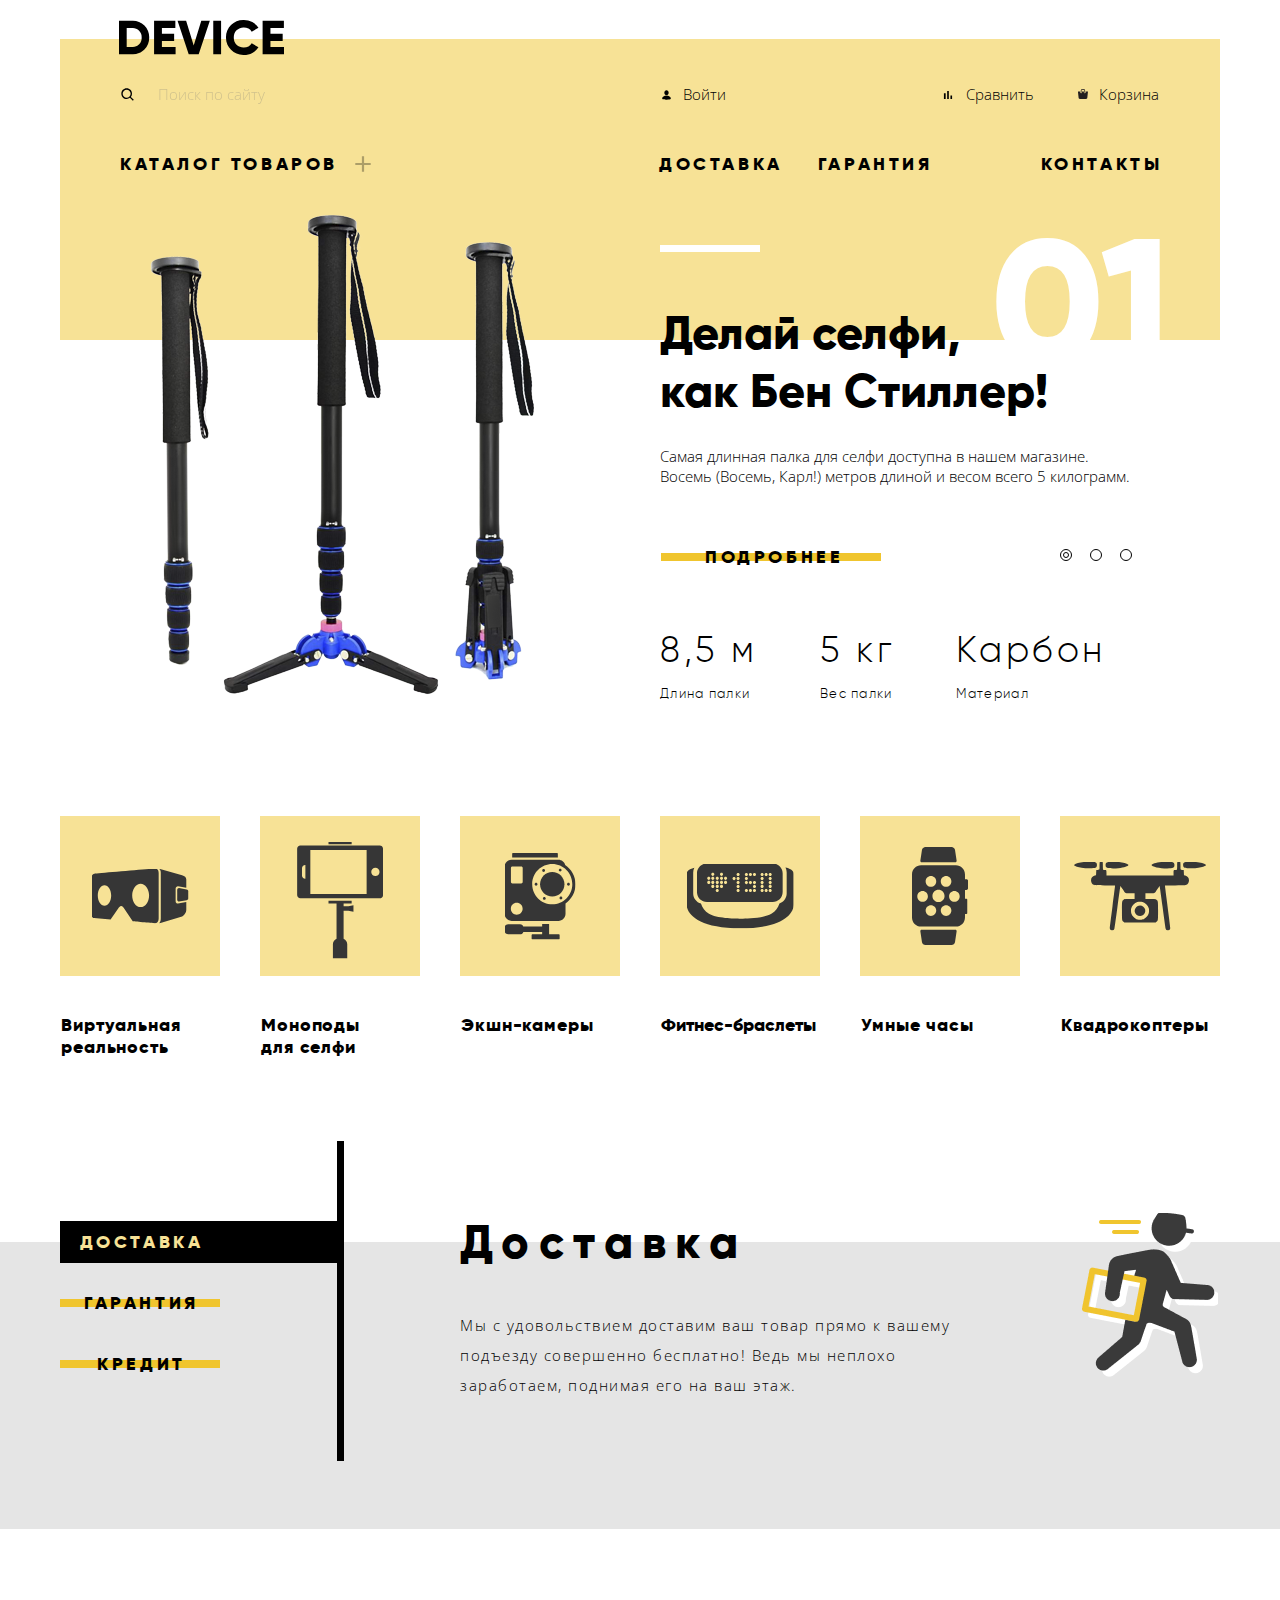
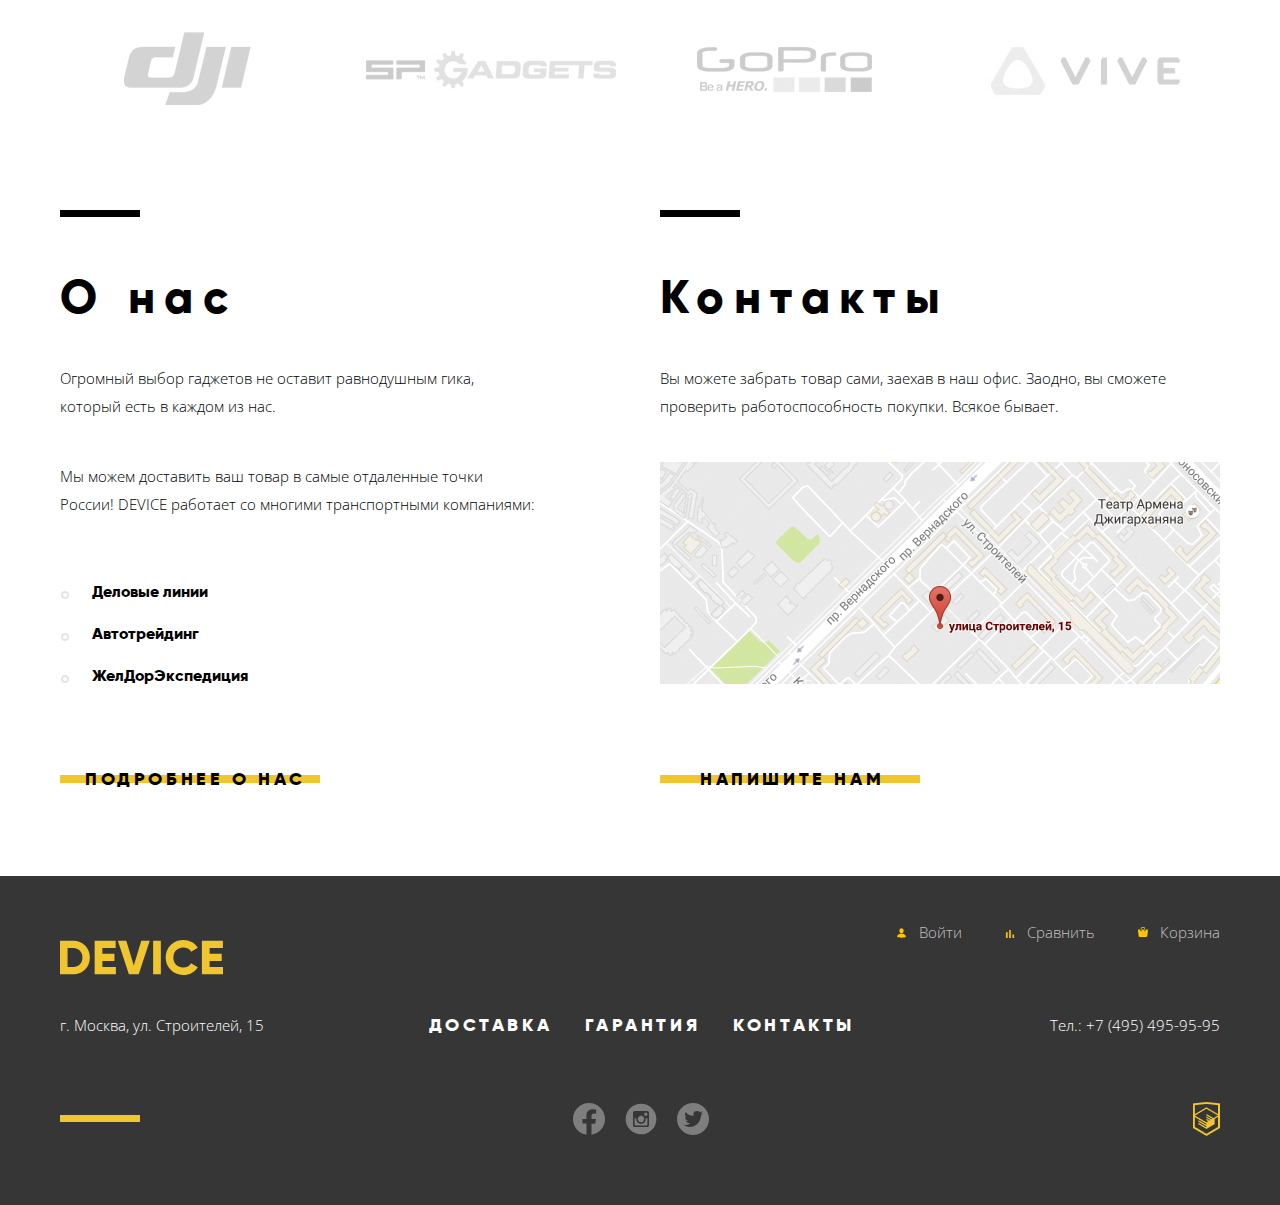
==== commit 0cbb08c2: "Верстка главной страницы > правки, модальные окна, pixel perfect" ====
--- a/index.html
+++ b/index.html
@@ -65,19 +65,7 @@
             <h3 class="slider-info-title">Делай селфи,<br> как Бен Стиллер!</h3>
             <p class="slider-info-text">Самая длинная палка для селфи доступна в нашем магазине. Восемь (Восемь, Карл!)
               метров длиной и весом всего 5 килограмм.</p>
-            <div class="slider-info-buttons">
-              <div class="slider-info-button">
-                <a href="#" class="slider-button-more button">Подробнее</a>
-              </div>
-              <ul class="slider-pagination-list">
-                <li class="slider-pagination-item"><button class="slider-pagination slider-pagination-current"
-                    type="button" aria-label="Первый слайд"></button></li>
-                <li class="slider-pagination-item"><button class="slider-pagination" type="button"
-                    aria-label="Второй слайд"></button></li>
-                <li class="slider-pagination-item"><button class="slider-pagination" type="button"
-                    aria-label="Третий слайд"></button></li>
-              </ul>
-            </div>
+            <a href="#" class="slider-button-more button">Подробнее</a>
             <table class="slider-table">
               <tr class="slider-table-head">
                 <td class="slider-table-cell">8,5 м</td>
@@ -101,19 +89,7 @@
             <h3 class="slider-info-title">Худеем<br>правильно!</h3>
             <p class="slider-info-text">Мотивирующие фитнес-браслеты помогут найти в себе силы не пропускать занятия и
               соблюдать диету.</p>
-            <div class="slider-info-buttons">
-              <div class="slider-info-button">
-                <a href="#" class="slider-button-more button">Подробнее</a>
-              </div>
-              <ul class="slider-pagination-list">
-                <li class="slider-pagination-item"><button class="slider-pagination" type="button"
-                    aria-label="Первый слайд"></button></li>
-                <li class="slider-pagination-item"><button class="slider-pagination slider-pagination-current"
-                    type="button" aria-label="Второй слайд"></button></li>
-                <li class="slider-pagination-item"><button class="slider-pagination" type="button"
-                    aria-label="Третий слайд"></button></li>
-              </ul>
-            </div>
+            <a href="#" class="slider-button-more button">Подробнее</a>
             <table class="slider-table">
               <tr class="slider-table-head">
                 <td class="slider-table-cell">48 часов</td>
@@ -134,19 +110,7 @@
             <p class="slider-info-text">Этот обычный, на первый взгляд, квадрокоптер оснащен мощным лазером,
               замаскированным под стандартную камеру.
             </p>
-            <div class="slider-info-buttons">
-              <div class="slider-info-button">
-                <a href="#" class="slider-button-more button">Подробнее</a>
-              </div>
-              <ul class="slider-pagination-list">
-                <li class="slider-pagination-item"><button class="slider-pagination" type="button"
-                    aria-label="Первый слайд"></button></li>
-                <li class="slider-pagination-item"><button class="slider-pagination" type="button"
-                    aria-label="Второй слайд"></button></li>
-                <li class="slider-pagination-item"><button class="slider-pagination slider-pagination-current"
-                    type="button" aria-label="Третий слайд"></button></li>
-              </ul>
-            </div>
+            <a href="#" class="slider-button-more button">Подробнее</a>
             <table class="slider-table">
               <tr class="slider-table-head">
                 <td class="slider-table-cell">800 м</td>
@@ -160,8 +124,15 @@
           </div>
         </li>
       </ul>
-    </section>
-
+      <ul class="slider-pagination-list">
+        <li class="slider-pagination-item"><button class="slider-pagination slider-pagination-current" type="button"
+            aria-label="Первый слайд"></button></li>
+        <li class="slider-pagination-item"><button class="slider-pagination" type="button"
+            aria-label="Второй слайд"></button></li>
+        <li class="slider-pagination-item"><button class="slider-pagination" type="button"
+            aria-label="Третий слайд"></button></li>
+      </ul>
+    </section>
     <section class="popular-products center">
       <h2 class="visually-hidden">Популярные товары</h2>
       <ul class="popular-products-list">
@@ -177,8 +148,8 @@
         <li class="popular-products-item">
           <a href="#" class="popular-products-link">
             <div class="popular-products-container">
-              <img src="img/decor/selfie-monopod.svg" class="popular-products-image" alt="Монопод для селфи" width="86"
-                height="117">
+              <img src="img/decor/selfie-monopod.svg" class="popular-products-image products-image-selfie"
+                alt="Монопод для селфи" width="86" height="117">
             </div>
             <p class="popular-products-title">Моноподы<br>для селфи</p>
           </a>
@@ -222,47 +193,36 @@
       </ul>
     </section>
     <section class="services">
-      <ul class="services-list">
-        <li class="services-item center">
-          <div class="services-item-buttons">
-            <button class="services-item-button-current button" type="button">Доставка</button>
-            <button class="services-item-button button" type="button">Гарантия</button>
-            <button class="services-item-button button" type="button">Кредит</button>
-          </div>
-          <div class="services-item-text">
-            <h2 class="services-item-title">Доставка</h2>
-            <p class="services-item-info">Мы с удовольствием доставим ваш товар прямо к вашему<br> подъезду совершенно
-              бесплатно! Ведь мы неплохо<br> заработаем, поднимая его на ваш этаж.</p>
-          </div>
-          <img src="img/decor/delivery.png" class="services-item-delivery" alt="Доставка" width="136" height="164">
-        </li>
-        <li class="services-item center visually-hidden">
-          <div class="services-item-buttons">
-            <button class="services-item-button button" type="button">Доставка</button>
-            <button class="services-item-button-current button" type="button">Гарантия</button>
-            <button class="services-item-button button" type="button">Кредит</button>
-          </div>
-          <div class="services-item-text">
-            <h2 class="services-item-title">Гарантия</h2>
-            <p class="services-item-info">Если из-за возгорания купленного у нас товара у вас сгорит дом —<br> не
-              переживайте, мы выдадим вам новый.<br> Товар, не дом, конечно же.</p>
-          </div>
-          <img src="img/decor/warranty.png" class="services-item-warranty" alt="Гарантия" width="171" height="195">
-        </li>
-        <li class="services-item center visually-hidden">
-          <div class="services-item-buttons">
-            <button class="services-item-button button" type="button">Доставка</button>
-            <button class="services-item-button button" type="button">Гарантия</button>
-            <button class="services-item-button-current button" type="button">Кредит</button>
-          </div>
-          <div class="services-item-text">
-            <h2 class="services-item-title">Кредит</h2>
-            <p class="services-item-info">Залезть в долговую яму стало проще! Кредитные консультанты<br> подберут для
-              вас наиболее выгодные<br> условия кредита. Выгодные для нашего банка, разумеется.</p>
-          </div>
-          <img src="img/decor/credit.png" class="services-item-credit" alt="Кредит" width="156" height="188">
-        </li>
-      </ul>
+      <div class="services-container center">
+        <div class="services-buttons">
+          <button class="services-button-current button" type="button">Доставка</button>
+          <button class="services-button button" type="button">Гарантия</button>
+          <button class="services-button button" type="button">Кредит</button>
+        </div>
+        <ul class="services-list">
+          <li class="services-item services-item-delivery">
+            <div class="services-item-text">
+              <h2 class="services-item-title">Доставка</h2>
+              <p class="services-item-info">Мы с удовольствием доставим ваш товар прямо к вашему<br> подъезду совершенно
+                бесплатно! Ведь мы неплохо<br> заработаем, поднимая его на ваш этаж.</p>
+            </div>
+          </li>
+          <li class="services-item services-item-warranty visually-hidden">
+            <div class="services-item-text">
+              <h2 class="services-item-title">Гарантия</h2>
+              <p class="services-item-info">Если из-за возгорания купленного у нас товара у вас сгорит дом —<br> не
+                переживайте, мы выдадим вам новый.<br> Товар, не дом, конечно же.</p>
+            </div>
+          </li>
+          <li class="services-item services-item-credit visually-hidden">
+            <div class="services-item-text">
+              <h2 class="services-item-title">Кредит</h2>
+              <p class="services-item-info">Залезть в долговую яму стало проще! Кредитные консультанты<br> подберут для
+                вас наиболее выгодные<br> условия кредита. Выгодные для нашего банка, разумеется.</p>
+            </div>
+          </li>
+        </ul>
+      </div>
     </section>
     <section class="brands center">
       <ul class="brands-list">
@@ -315,6 +275,36 @@
         <a href="#" class="contacts-info-button button">Напишите нам</a>
       </section>
     </div>
+
+    <section class="modal modal-write-us">
+      <h2 class="visually-hidden">Напишите нам</h2>
+      <form class="write-us-form" action="https://echo.htmlacademy.ru/" method="POST">
+        <div class="write-us-item">
+          <label for="write-us-name">Ваше имя:</label>
+          <input class="write-us-name" type="text" name="name" id="write-us-name" placeholder="Имя Фамилия">
+        </div>
+        <div class="write-us-item">
+          <label for="write-us-email">Ваш e-mail:</label>
+          <input class="write-us-email" type="email" name="email" id="write-us-email" placeholder="email@example.com">
+        </div>
+        <div class="write-us-item">
+          <label for="write-us-description">Текст письма:</label>
+          <textarea class="write-us-description" name="description" id="write-us-description" cols="30" rows="6"
+            placeholder="В свободной форме"></textarea>
+        </div>
+        <button class="modal-submit-button button" type="submit">Отправить</button>
+      </form>
+      <button class="modal-close-button" type="button" aria-label="Закрыть"></button>
+    </section>
+    <section class="modal modal-map">
+      <h2 class="visually-hidden">Как до нас добраться</h2>
+      <iframe
+        src="https://www.google.com/maps/embed?pb=!1m18!1m12!1m3!1d2249.1125488779994!2d37.52742931621507!3d55.68703098053578!2m3!1f0!2f0!3f0!3m2!1i1024!2i768!4f13.1!3m3!1m2!1s0x46b54cf65f5c8955%3A0x694710ccd55501e!2z0YPQuy4g0KHRgtGA0L7QuNGC0LXQu9C10LksIDE1LCDQnNC-0YHQutCy0LAsINCg0L7RgdGB0LjRjywgMTE5MzEx!5e0!3m2!1sru!2sua!4v1604334620750!5m2!1sru!2sua"
+        width="960" height="560" style="border:0;margin-bottom: -4px" allowfullscreen="" aria-hidden="false"
+        tabindex="0"></iframe>
+      <button class="modal-close-button" type="button" aria-label="Закрыть"></button>
+    </section>
+
   </main>
 
   <footer class="footer">
@@ -337,17 +327,35 @@
       <div class="footer-info-border"></div>
       <ul class="footer-social-list">
         <li class="footer-social-item">
-          <a href="#" class="footer-social-link" aria-label="Логотип Фейсбук">
-            <img src="img/icons/facebook-logo.svg" width="32" height="32" alt="Фейсбук">
-          </a></li>
+          <a href="#" class="footer-social-link">
+            <svg role="img" aria-label="Мы в Фейсбуке" width="32" height="32" viewBox="0 0 32 32" fill="none"
+              xmlns="http://www.w3.org/2000/svg">
+              <path
+                d="M31.9973 16C31.9973 7.16267 24.8347 0 15.9987 0C7.16267 0 0 7.16267 0 16C0 23.984 5.85067 30.6027 13.4987 31.8027V20.624H9.43733V15.9987H13.4987V12.4747C13.4987 8.464 15.888 6.24933 19.5413 6.24933C21.292 6.24933 23.1227 6.56133 23.1227 6.56133V10.4987H21.1067C19.12 10.4987 18.5 11.732 18.5 12.9973V16H22.9373L22.228 20.6253H18.5V31.804C26.148 30.604 31.9987 23.9853 31.9987 16H31.9973Z"
+                fill="white" fill-opacity="0.6" />
+            </svg>
+          </a>
+        </li>
         <li class="footer-social-item">
-          <a href="#" class="footer-social-link" aria-label="Логотип Инстаграм">
-            <img src="img/icons/instagram-logo.svg" width="32" height="32" alt="Инстаграм">
-          </a></li>
+          <a href="#" class="footer-social-link">
+            <svg role="img" aria-label="Мы в Инстаграме" width="32" height="32" viewBox="0 0 32 32" fill="none"
+              xmlns="http://www.w3.org/2000/svg">
+              <path
+                d="M20.7999 16.0001C20.7999 17.2732 20.2942 18.4941 19.3941 19.3943C18.4939 20.2944 17.273 20.8001 15.9999 20.8001C14.7269 20.8001 13.506 20.2944 12.6058 19.3943C11.7057 18.4941 11.1999 17.2732 11.1999 16.0001C11.1999 15.7265 11.2287 15.4593 11.2783 15.2001H9.59995V21.5953C9.59995 22.0401 9.95995 22.4001 10.4047 22.4001H21.5967C21.8099 22.3997 22.0142 22.3147 22.1648 22.1639C22.3154 22.013 22.3999 21.8085 22.3999 21.5953V15.2001H20.7215C20.7711 15.4593 20.7999 15.7265 20.7999 16.0001ZM15.9999 19.2001C16.4203 19.2 16.8365 19.1171 17.2248 18.9562C17.6131 18.7952 17.9659 18.5594 18.263 18.2621C18.5602 17.9648 18.7958 17.6119 18.9566 17.2235C19.1174 16.8351 19.2001 16.4189 19.1999 15.9985C19.1998 15.5782 19.1169 15.162 18.956 14.7737C18.795 14.3854 18.5592 14.0326 18.2619 13.7355C17.9646 13.4383 17.6117 13.2026 17.2233 13.0419C16.8349 12.8811 16.4187 12.7984 15.9983 12.7985C15.1494 12.7987 14.3354 13.1362 13.7353 13.7366C13.1352 14.337 12.7981 15.1512 12.7983 16.0001C12.7986 16.849 13.136 17.6631 13.7364 18.2632C14.3368 18.8633 15.151 19.2003 15.9999 19.2001ZM19.8399 12.6401H21.7583C21.8858 12.6401 22.0081 12.5896 22.0983 12.4996C22.1886 12.4097 22.2395 12.2876 22.2399 12.1601V10.2417C22.2399 10.114 22.1892 9.99151 22.0989 9.90119C22.0086 9.81088 21.8861 9.76014 21.7583 9.76014H19.8399C19.7122 9.76014 19.5897 9.81088 19.4994 9.90119C19.4091 9.99151 19.3583 10.114 19.3583 10.2417V12.1601C19.3599 12.4241 19.5759 12.6401 19.8399 12.6401ZM15.9999 0.640137C11.9262 0.640137 8.01934 2.25842 5.13879 5.13898C2.25823 8.01954 0.639946 11.9264 0.639946 16.0001C0.639946 20.0739 2.25823 23.9807 5.13879 26.8613C8.01934 29.7419 11.9262 31.3601 15.9999 31.3601C18.0171 31.3601 20.0144 30.9628 21.878 30.1909C23.7415 29.419 25.4348 28.2876 26.8611 26.8613C28.2874 25.435 29.4188 23.7417 30.1907 21.8782C30.9626 20.0146 31.3599 18.0172 31.3599 16.0001C31.3599 13.983 30.9626 11.9857 30.1907 10.1221C29.4188 8.25856 28.2874 6.56528 26.8611 5.13898C25.4348 3.71267 23.7415 2.58126 21.878 1.80935C20.0144 1.03743 18.0171 0.640137 15.9999 0.640137ZM23.9999 22.2225C23.9999 23.2001 23.1999 24.0001 22.2223 24.0001H9.77755C8.79995 24.0001 7.99995 23.2001 7.99995 22.2225V9.77774C7.99995 8.80014 8.79995 8.00014 9.77755 8.00014H22.2223C23.1999 8.00014 23.9999 8.80014 23.9999 9.77774V22.2225Z"
+                fill="white" fill-opacity="0.6" />
+            </svg>
+          </a>
+        </li>
         <li class="footer-social-item">
-          <a href="#" class="footer-social-link" aria-label="Логотип Твиттер">
-            <img src="img/icons/twitter-logo.svg" width="32" height="32" alt="Твиттер">
-          </a></li>
+          <a href="#" class="footer-social-link">
+            <svg role="img" aria-label="Мы в Твиттере" width="32" height="32" viewBox="0 0 32 32" fill="none"
+              xmlns="http://www.w3.org/2000/svg">
+              <path
+                d="M16 32C13.8333 32 11.7604 31.5781 9.78125 30.7344C7.80208 29.8906 6.09896 28.7552 4.67188 27.3281C3.24479 25.901 2.10938 24.1979 1.26562 22.2188C0.421875 20.2396 0 18.1667 0 16C0 13.8333 0.421875 11.7604 1.26562 9.78125C2.10938 7.80208 3.24479 6.09896 4.67188 4.67188C6.09896 3.24479 7.80208 2.10938 9.78125 1.26562C11.7604 0.421875 13.8333 0 16 0C18.1667 0 20.2396 0.421875 22.2188 1.26562C24.1979 2.10938 25.901 3.24479 27.3281 4.67188C28.7552 6.09896 29.8906 7.80208 30.7344 9.78125C31.5781 11.7604 32 13.8333 32 16C32 18.1667 31.5781 20.2396 30.7344 22.2188C29.8906 24.1979 28.7552 25.901 27.3281 27.3281C25.901 28.7552 24.1979 29.8906 22.2188 30.7344C20.2396 31.5781 18.1667 32 16 32ZM25.4062 8C25.2812 8.0625 25.0938 8.17708 24.8438 8.34375L24.2344 8.75L23.6562 9.0625L23 9.28125C22.2292 8.42708 21.2812 8 20.1562 8C17.7188 8 16.5 9.02083 16.5 11.0625V12.9062C13.1458 12.7396 10.5729 11.5104 8.78125 9.21875C8.26042 9.76042 8 10.3542 8 11C8 12.375 8.51042 13.4167 9.53125 14.125C9.40625 14.125 9.22917 14.1354 9 14.1562C8.77083 14.1771 8.58854 14.1771 8.45312 14.1562C8.31771 14.1354 8.16667 14.0833 8 14C8 14.9583 8.25521 15.7552 8.76562 16.3906C9.27604 17.026 9.97917 17.4375 10.875 17.625C10.6667 17.875 10.375 18 10 18C9.66667 18 9.375 17.9062 9.125 17.7188C9.125 18.5312 9.51562 19.1615 10.2969 19.6094C11.0781 20.0573 11.9583 20.2917 12.9375 20.3125C12.5625 20.875 12.0156 21.2969 11.2969 21.5781C10.5781 21.8594 9.8125 22 9 22C8.70833 22 8.30729 21.9271 7.79688 21.7812C7.28646 21.6354 7.02083 21.5625 7 21.5625C7.33333 22.2292 8.01562 22.8021 9.04688 23.2812C10.0781 23.7604 11.3854 24 12.9688 24C14.3646 24 15.6667 23.7552 16.875 23.2656C18.0833 22.776 19.1146 22.125 19.9688 21.3125C20.8229 20.5 21.5573 19.5729 22.1719 18.5312C22.7865 17.4896 23.2448 16.4115 23.5469 15.2969C23.849 14.1823 24 13.0833 24 12C24 11.9583 24.125 11.8698 24.375 11.7344C24.625 11.599 24.9167 11.4167 25.25 11.1875C25.5833 10.9583 25.8333 10.7188 26 10.4688C24.875 10.4688 24.125 10.4896 23.75 10.5312C24.4792 10.0938 25.0312 9.25 25.4062 8Z"
+                fill="white" fill-opacity="0.6" />
+            </svg>
+          </a>
+        </li>
       </ul>
       <a href="https://htmlacademy.ru/intensive/htmlcss" class="footer-html-logo-link"
         aria-label="Логотип Логотип HTMLAcademy">
--- a/css/style.css
+++ b/css/style.css
@@ -57,6 +57,10 @@
   --white-opacity07: rgba(255, 255, 255, 0.7);
   --black-opacity03: rgba(0, 0, 0, 0.3);
   --black-opacity06: rgba(0, 0, 0, 0.6);
+
+  --modal-shadow: rgba(0, 0, 0, 0.15);
+  --modal-input-background: #F2F2F2;
+  --modal-input-background-hover: #EAEAEA;
 }
 
 /* * Custom styles end */
@@ -134,6 +138,10 @@
   z-index: 20;
 }
 
+.visually-hidden .button {
+  display: none;
+}
+
 /* * */
 
 /* * Page grid */
@@ -152,7 +160,7 @@
 .header {
   width: 1160px;
   padding-left: 60px;
-  background: linear-gradient(180deg, var(--basic-white) 18%, var(--special-light-yellow) 18%);
+  background: linear-gradient(180deg, var(--basic-white) 17.5%, var(--special-light-yellow) 17.5%);
 }
 
 /* * Logo bar */
@@ -160,6 +168,7 @@
 .logo-bar {
   margin-top: 20px;
   margin-bottom: 10px;
+  margin-left: -1px;
 }
 
 .header-logo:hover,
@@ -194,7 +203,7 @@
   height: 50px;
   background-image: url(../img/icons/search-icon.svg);
   background-repeat: no-repeat;
-  background-position: 0 50%;
+  background-position: 0 51%;
 }
 
 .search {
@@ -210,7 +219,7 @@
   opacity: 0.6;
 }
 
-.search:focus {
+.search-form:focus-within .search {
   opacity: 1;
   border-bottom: 2px solid var(--basic-black);
 }
@@ -225,7 +234,7 @@
   cursor: pointer;
 }
 
-.search:focus-within+.search-button {
+.search-form:focus-within .search-button {
   visibility: visible;
 }
 
@@ -266,7 +275,7 @@
   content: "";
   position: absolute;
   top: 19px;
-  left: -9px;
+  left: -8px;
   width: 13px;
   height: 14px;
   background-image: url(../img/icons/user-icon.svg);
@@ -282,7 +291,7 @@
   content: "";
   position: absolute;
   top: 19px;
-  left: -11px;
+  left: -10px;
   width: 14px;
   height: 14px;
   background-image: url(../img/icons/compare-icon.svg);
@@ -298,7 +307,7 @@
   content: "";
   position: absolute;
   top: 20px;
-  left: -7px;
+  left: -6px;
   width: 10px;
   height: 10px;
   background-image: url(../img/icons/cart-icon.svg);
@@ -438,8 +447,9 @@
 /* * Main slider */
 
 .main-slider {
+  position: relative;
   width: 1160px;
-  margin-bottom: 112px;
+  margin-bottom: 111px;
   background: linear-gradient(180deg, var(--special-light-yellow) 24%, var(--basic-white) 24%);
 }
 
@@ -459,7 +469,7 @@
 }
 
 .slider-selfie {
-  margin-top: -15px;
+  margin-top: -14px;
   margin-right: 37px;
 }
 
@@ -512,8 +522,8 @@
 
 .slider-info-title {
   margin: 0;
-  margin-top: -109px;
-  margin-bottom: 27px;
+  margin-top: -108px;
+  margin-bottom: 26px;
   padding: 0;
   font-family: "Gilroy", Arial, serif;
   font-weight: 800;
@@ -524,27 +534,19 @@
 .slider-info-text {
   width: 480px;
   margin: 0;
-  margin-bottom: 59px;
-  padding: 0;
-}
-
-.slider-info-buttons {
-  display: flex;
-  flex-wrap: wrap;
-  justify-content: space-between;
-  margin-bottom: 50px;
+  margin-bottom: 60px;
+  padding: 0;
 }
 
 .slider-button-more {
-  margin-left: 45px;
-  margin-right: 50px;
+  padding: 10px 45px;
 }
 
 .slider-button-more::before {
   content: "";
   position: absolute;
-  top: 7px;
-  left: -44px;
+  top: 17px;
+  left: 1px;
   padding: 4px 110px;
   background-color: var(--special-yellow);
   z-index: -10;
@@ -552,7 +554,7 @@
 
 .slider-button-more:hover::before,
 .slider-button-more:focus::before {
-  top: -9px;
+  top: 0px;
   padding: 20px 110px;
   transition: 0.2s;
 }
@@ -561,7 +563,57 @@
   color: var(--black-opacity03);
 }
 
+.slider-pagination,
+.slider-pagination-current {
+  position: relative;
+  width: 12px;
+  height: 12px;
+  padding: 0;
+  border: 1px solid var(--basic-black);
+  background-color: var(--basic-white);
+  border-radius: 50%;
+  cursor: pointer;
+}
+
+.slider-pagination-current::before {
+  content: "";
+  position: absolute;
+  top: 2px;
+  left: 2px;
+  width: 6px;
+  height: 6px;
+  border: 1px solid var(--basic-black);
+  background-color: var(--basic-white);
+  border-radius: 50%;
+}
+
+.slider-table {
+  margin-top: 48px;
+  margin-left: -2px;
+  font-family: "Gilroy";
+  font-weight: 300;
+}
+
+.slider-table-head {
+  font-size: 36px;
+  line-height: 42px;
+  letter-spacing: 0.1em;
+}
+
+.slider-table-body {
+  font-size: 13px;
+  line-height: 15px;
+  letter-spacing: 0.1em;
+}
+
+.slider-table-cell {
+  padding: 11px 60px 2px 0px;
+}
+
 .slider-pagination-list {
+  position: absolute;
+  top: 320px;
+  right: 20px;
   display: flex;
   flex-wrap: wrap;
   justify-content: space-between;
@@ -573,57 +625,12 @@
   list-style: none;
 }
 
-.slider-pagination,
-.slider-pagination-current {
-  position: relative;
-  width: 12px;
-  height: 12px;
-  padding: 0;
-  border: 1px solid var(--basic-black);
-  background-color: var(--basic-white);
-  border-radius: 50%;
-  cursor: pointer;
-}
-
-.slider-pagination-current::before {
-  content: "";
-  position: absolute;
-  top: 2px;
-  left: 2px;
-  width: 6px;
-  height: 6px;
-  border: 1px solid var(--basic-black);
-  background-color: var(--basic-white);
-  border-radius: 50%;
-}
-
-.slider-table {
-  font-family: "Gilroy";
-  font-weight: 300;
-}
-
-.slider-table-head {
-  font-size: 36px;
-  line-height: 42px;
-  letter-spacing: 0.1em;
-}
-
-.slider-table-body {
-  font-size: 13px;
-  line-height: 15px;
-  letter-spacing: 0.1em;
-}
-
-.slider-table-cell {
-  padding: 10px 59px 2px 0px;
-}
-
 /* * Main slider end */
 
 /* * Popular products */
 
 .popular-products {
-  margin-bottom: 49px;
+  margin-bottom: 65px;
 }
 
 .popular-products-list {
@@ -654,7 +661,12 @@
   transform: translate(-50%, -50%);
 }
 
+.popular-products-image.products-image-selfie {
+  margin-top: 4px;
+}
+
 .popular-products-title {
+  margin-left: 1px;
   font-family: "Gilroy", Arial, serif;
   font-weight: 800;
   font-size: 18px;
@@ -682,55 +694,45 @@
 /* * Services */
 
 .services {
-  height: 405px;
-  background: linear-gradient(180deg, var(--basic-white) 29%, var(--basic-light-grey) 29%);
-  margin-bottom: 90px;
-}
-
-.services-list {
-  padding: 0;
-  margin: 0;
-  list-style: none;
-}
-
-.services-item {
+  height: 388px;
+  background: linear-gradient(180deg, var(--basic-white) 26%, var(--basic-light-grey) 26%);
+  margin-bottom: 91px;
+}
+
+.services-container {
   display: grid;
-  grid-template-columns: 284px auto 171px;
-}
-
-.services-item-buttons {
+  grid-template-columns: 284px auto;
+}
+
+.services-buttons {
   display: flex;
+  flex-wrap: wrap;
   flex-direction: column;
-  margin-top: 17px;
-  padding-top: 79px;
-  padding-bottom: 58px;
-  flex-wrap: wrap;
+  height: 320px;
+  padding-top: 80px;
   border-right: 7px solid var(--basic-black);
 }
 
-.services-item-button {
-  padding-top: 10px;
-  padding-bottom: 10px;
-  padding-right: 113px;
-  margin-bottom: 20px;
+.services-button {
+  width: 100%;
+  padding: 10px 114px 10px 0px;
+  margin-bottom: 19px;
   border: none;
   background-color: transparent;
   cursor: pointer;
 }
 
-.services-item-button-current {
-  padding-top: 10px;
-  padding-bottom: 10px;
-  padding-right: 113px;
-  margin-bottom: 18px;
+.services-button-current {
+  width: 100%;
+  padding: 10px 114px 10px 0px;
+  margin-bottom: 19px;
+  background-color: var(--basic-black);
+  color: var(--special-light-yellow);
   border: none;
   cursor: pointer;
-  width: 100%;
-  background-color: var(--basic-black);
-  color: var(--special-light-yellow);
-}
-
-.services-item-button::before {
+}
+
+.services-button::before {
   content: "";
   position: absolute;
   top: 17px;
@@ -740,26 +742,35 @@
   z-index: -10;
 }
 
-.services-item-button:hover::before,
-.services-item-button:focus::before {
+.services-button:hover::before,
+.services-button:focus::before {
   top: 0px;
   padding: 20px 80px;
   transition: 0.2s;
 }
 
-.services-item-button:active::before {
+.services-button:active::before {
   display: none;
 }
 
-.services-item-button:active {
-  width: 100%;
+.services-button:active {
   color: var(--special-light-yellow);
   background-color: var(--basic-black);
 }
 
+.services-list {
+  padding: 0;
+  margin: 0;
+  list-style: none;
+}
+
+.services-item {
+  position: relative;
+}
+
 .services-item-text {
-  margin-top: 49px;
-  margin-left: 117px;
+  margin-top: 72px;
+  margin-left: 116px;
 }
 
 .services-item-title {
@@ -776,19 +787,40 @@
   letter-spacing: 0.1em;
 }
 
-.services-item-delivery {
-  align-self: center;
-  margin-left: 33px;
-}
-
-.services-item-warranty {
-  align-self: center;
-  margin-left: 33px;
-}
-
-.services-item-credit {
-  align-self: center;
-  margin-left: 33px;
+.services-item-delivery::after {
+  content: "";
+  position: absolute;
+  top: 0;
+  right: 2px;
+  width: 136px;
+  height: 164px;
+  background-image: url(/img/decor/delivery.png);
+  background-repeat: no-repeat;
+  background-position: 0 0;
+}
+
+.services-item-warranty::after {
+  content: "";
+  position: absolute;
+  top: -18px;
+  right: -15px;
+  width: 171px;
+  height: 195px;
+  background-image: url(/img/decor/warranty.png);
+  background-repeat: no-repeat;
+  background-position: 0 0;
+}
+
+.services-item-credit::after {
+  content: "";
+  position: absolute;
+  top: -22px;
+  right: 8px;
+  width: 156px;
+  height: 188px;
+  background-image: url(/img/decor/credit.png);
+  background-repeat: no-repeat;
+  background-position: 0 0;
 }
 
 /* * Services End */
@@ -807,13 +839,13 @@
   list-style: none;
 }
 
-.brands-item-img {
+.brands-item-link {
   filter: grayscale(100%);
   opacity: 0.2;
 }
 
-.brands-item-img:hover,
-.brands-item-img:focus {
+.brands-item-link:hover,
+.brands-item-link:focus {
   filter: grayscale(0%);
   opacity: 1;
 }
@@ -863,9 +895,9 @@
 .about-info-list {
   padding: 0;
   margin: 0;
-  margin-top: 31px;
+  margin-top: 33px;
   margin-left: 32px;
-  margin-bottom: 66px;
+  margin-bottom: 64px;
   font-family: "Gilroy", Arial, serif;
   font-weight: 800;
   font-size: 16px;
@@ -892,14 +924,14 @@
 }
 
 .about-info-button {
-  margin-left: 25px;
+  padding: 10px 25px;
 }
 
 .about-info-button::before {
   content: "";
   position: absolute;
-  top: 7px;
-  left: -25px;
+  top: 17px;
+  left: 0;
   padding: 4px 130px;
   background-color: var(--special-yellow);
   z-index: -10;
@@ -907,7 +939,7 @@
 
 .about-info-button:hover::before,
 .about-info-button:focus::before {
-  top: -9px;
+  top: 0;
   padding: 20px 130px;
   transition: 0.2s;
 }
@@ -935,19 +967,21 @@
   background-color: var(--basic-black);
 }
 
-.contacts-info-map {
+.map {
+  display: block;
   margin-bottom: 80px;
 }
 
 .contacts-info-button {
-  margin-left: 40px;
+  margin-top: 80px;
+  padding: 10px 40px;
 }
 
 .contacts-info-button::before {
   content: "";
   position: absolute;
-  top: 7px;
-  left: -40px;
+  top: 17px;
+  left: 0px;
   padding: 4px 130px;
   background-color: var(--special-yellow);
   z-index: -10;
@@ -955,7 +989,7 @@
 
 .contacts-info-button:hover::before,
 .contacts-info-button:focus::before {
-  top: -9px;
+  top: 0;
   padding: 20px 130px;
   transition: 0.2s;
 }
@@ -1005,6 +1039,7 @@
   grid-area: list;
   margin: 0;
   margin-top: 46px;
+  margin-left: 11px;
   padding: 0;
   display: flex;
   justify-content: end;
@@ -1092,7 +1127,7 @@
 .footer-address {
   grid-area: address;
   margin-top: 36px;
-  margin-right: 162px;
+  margin-right: 155px;
   font-style: normal;
   color: var(--basic-white);
 }
@@ -1102,6 +1137,7 @@
   display: flex;
   margin: 0;
   margin-top: 35px;
+  margin-left: 9px;
   padding: 0;
   list-style: none;
 }
@@ -1156,20 +1192,21 @@
   width: 136px;
   margin: 0;
   margin-top: 53px;
+  margin-left: 20px;
   padding: 0;
   list-style: none;
 }
 
-.footer-social-item {
+.footer-social-link svg {
   opacity: 0.6;
 }
 
-.footer-social-item:hover,
-.footer-social-item:focus {
+.footer-social-link:hover svg,
+.footer-social-link:focus svg {
   opacity: 1;
 }
 
-.footer-social-item:active {
+.footer-social-link:active svg {
   opacity: 0.3;
 }
 
@@ -1188,6 +1225,281 @@
   opacity: 0.3;
 }
 
-
-
 /* * Footer end */
+
+/* Modal */
+
+.modal {
+  position: fixed;
+  top: 0;
+  right: 0;
+  bottom: 0;
+  left: 0;
+  margin: auto;
+  display: none;
+  color: var(--basic-black);
+  background-color: var(--basic-white);
+  background-position: 0 0;
+  background-repeat: repeat;
+  z-index: 50;
+}
+
+.modal-write-us {
+  top: 90px;
+  bottom: auto;
+  width: 960px;
+  box-shadow: 0px 10px 16px var(--modal-shadow);
+}
+
+.write-us-form {
+  display: flex;
+  flex-wrap: wrap;
+  justify-content: flex-start;
+  position: relative;
+  margin-top: 92px;
+  margin-left: 100px;
+  margin-bottom: 59px;
+}
+
+.write-us-item label {
+  display: block;
+  margin-bottom: 10px;
+  font-family: "Gilroy", Arial, serif;
+  font-weight: 800;
+  font-size: 18px;
+  line-height: 22px;
+}
+
+.write-us-item input {
+  width: 360px;
+  padding: 16px 20px;
+  margin-right: 40px;
+  margin-bottom: 31px;
+  font-family: "Open Sans", Arial, serif;
+  font-weight: 400;
+  font-size: 14px;
+  line-height: 19px;
+  background-color: var(--modal-input-background);
+  border: none;
+}
+
+.write-us-item textarea {
+  width: 760px;
+  padding: 16px 10px 23px 20px;
+  font-family: "Open Sans", Arial, serif;
+  font-weight: 400;
+  font-size: 14px;
+  line-height: 19px;
+  background-color: var(--modal-input-background);
+  border: none;
+}
+
+.write-us-item input:hover,
+.write-us-item textarea:hover {
+  background-color: var(--modal-input-background-hover);
+}
+
+.write-us-item input:focus,
+.write-us-item textarea:focus {
+  background-color: var(--basic-white);
+  border: 2px solid var(--special-light-yellow);
+  color: var(--basic-dark);
+  outline: none;
+}
+
+.write-us-item input:invalid {
+  background-color: var(--special-pink);
+}
+
+.modal-submit-button {
+  margin-top: 44px;
+  padding: 10px 33px;
+  background: var(--basic-white);
+  border: none;
+  cursor: pointer;
+}
+
+.modal-submit-button::before {
+  content: "";
+  position: absolute;
+  top: 17px;
+  left: 0;
+  padding: 4px 100px;
+  background-color: var(--special-yellow);
+  z-index: -10;
+}
+
+.modal-submit-button:hover::before,
+.modal-submit-button:focus::before {
+  top: 0px;
+  padding: 20px 100px;
+  transition: 0.2s;
+}
+
+.modal-submit-button:active {
+  color: var(--black-opacity03);
+}
+
+.modal-map {
+  top: 150px;
+  bottom: auto;
+  width: 960px;
+  box-shadow: 0px 10px 16px var(--modal-shadow);
+}
+
+.modal-map img {
+  display: block;
+}
+
+.modal-close-button {
+  position: absolute;
+  top: 21px;
+  right: 20px;
+  width: 55px;
+  height: 55px;
+  background-color: var(--special-yellow);
+  border-radius: 50%;
+  cursor: pointer;
+  opacity: 0.5;
+  border: none;
+}
+
+.modal-write-us .modal-close-button::before,
+.modal-write-us .modal-close-button::after {
+  content: "";
+  position: absolute;
+  top: 25px;
+  right: 15px;
+  width: 25px;
+  height: 3px;
+  border-radius: 1px;
+  background-color: var(--basic-white);
+}
+
+.modal-map .modal-close-button::before,
+.modal-map .modal-close-button::after {
+  content: "";
+  position: absolute;
+  top: 28px;
+  right: 14px;
+  width: 25px;
+  height: 3px;
+  border-radius: 1px;
+  background-color: var(--basic-white);
+}
+
+.modal-close-button::before {
+  transform: rotate(45deg);
+}
+
+.modal-close-button::after {
+  transform: rotate(-45deg);
+}
+
+.modal-close-button:hover,
+.modal-close-button:focus {
+  opacity: 1;
+}
+
+.modal-close-button:active {
+  opacity: 0.3;
+}
+
+.modal-cart {
+  top: 90px;
+  right: -33px;
+  bottom: auto;
+  width: 620px;
+  height: 282px;
+  box-shadow: 0px 4px 20px var(--special-item-shadow);
+  border-top: 7px solid var(--basic-red);
+}
+
+.modal-cart-title {
+  position: relative;
+  padding-top: 43px;
+  padding-left: 176px;
+  margin-bottom: 66px;
+  font-size: 24px;
+  line-height: 30px;
+  color: var(--basic-black);
+}
+
+.modal-cart-title::before {
+  content: "";
+  position: absolute;
+  top: 24px;
+  left: 81px;
+  width: 66px;
+  height: 66px;
+  background-image: url(../img/icons/icon-mark.svg);
+  background-repeat: no-repeat;
+  background-position: 0 0;
+}
+
+.modal-cart .modal-close-button::before,
+.modal-cart .modal-close-button::after {
+  content: "";
+  position: absolute;
+  top: -1px;
+  right: -3px;
+  width: 27px;
+  height: 5px;
+  border-radius: 1px;
+  background-color: var(--basic-red);
+}
+
+.modal-show {
+  display: block;
+  animation: modal-animation 0.5s;
+}
+
+.modal-error {
+  animation: error 0.5s;
+}
+
+/* Modal end */
+
+/* Animations */
+
+@keyframes modal-animation {
+
+  0% {
+    transform: translateY(-2000px);
+  }
+
+  70% {
+    transform: translateY(30px);
+  }
+
+  90% {
+    transform: translateY(-10px);
+  }
+
+  100% {
+    transform: translateY(0);
+  }
+}
+
+@keyframes error {
+
+  0%,
+  100% {
+    transform: translateX(0);
+  }
+
+  10%,
+  30%,
+  50%,
+  70%,
+  90% {
+    transform: translateX(-10px);
+  }
+
+  20%,
+  40%,
+  60%,
+  80% {
+    transform: translateX(10px);
+  }
+}
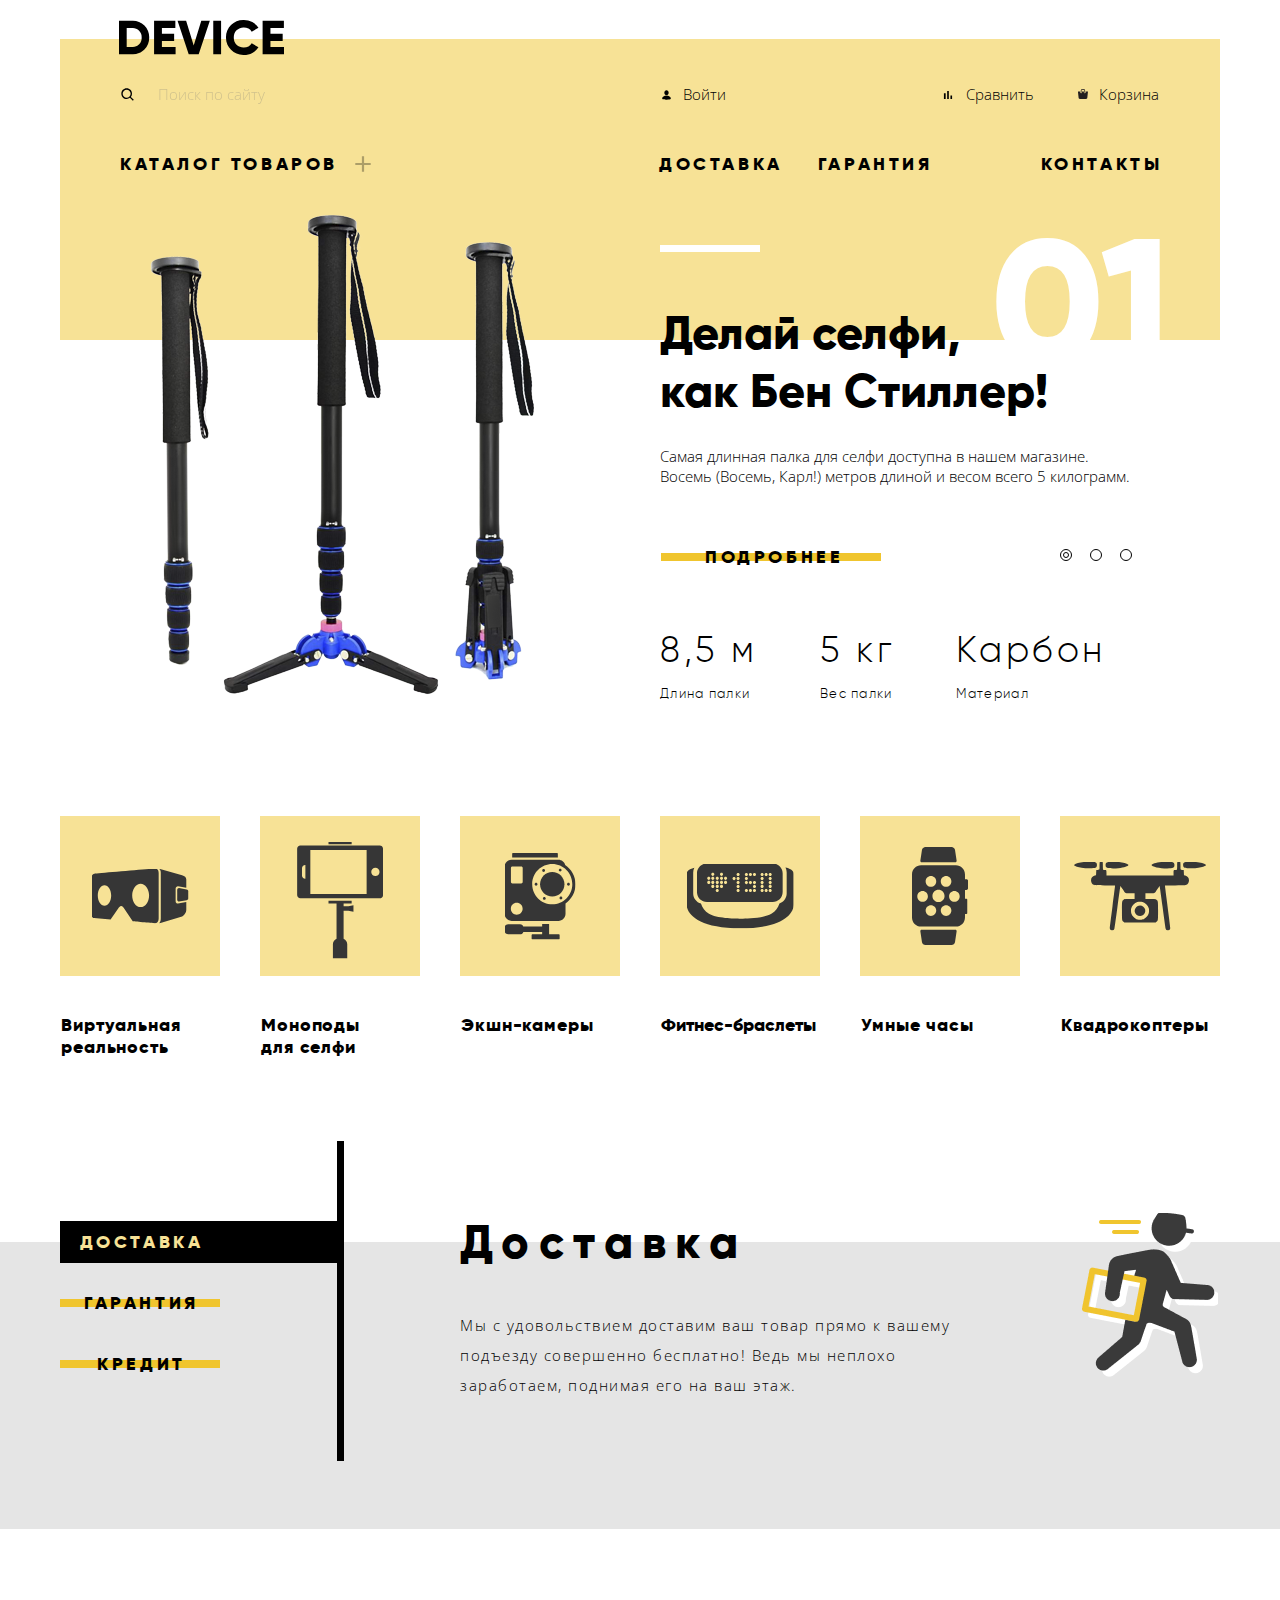
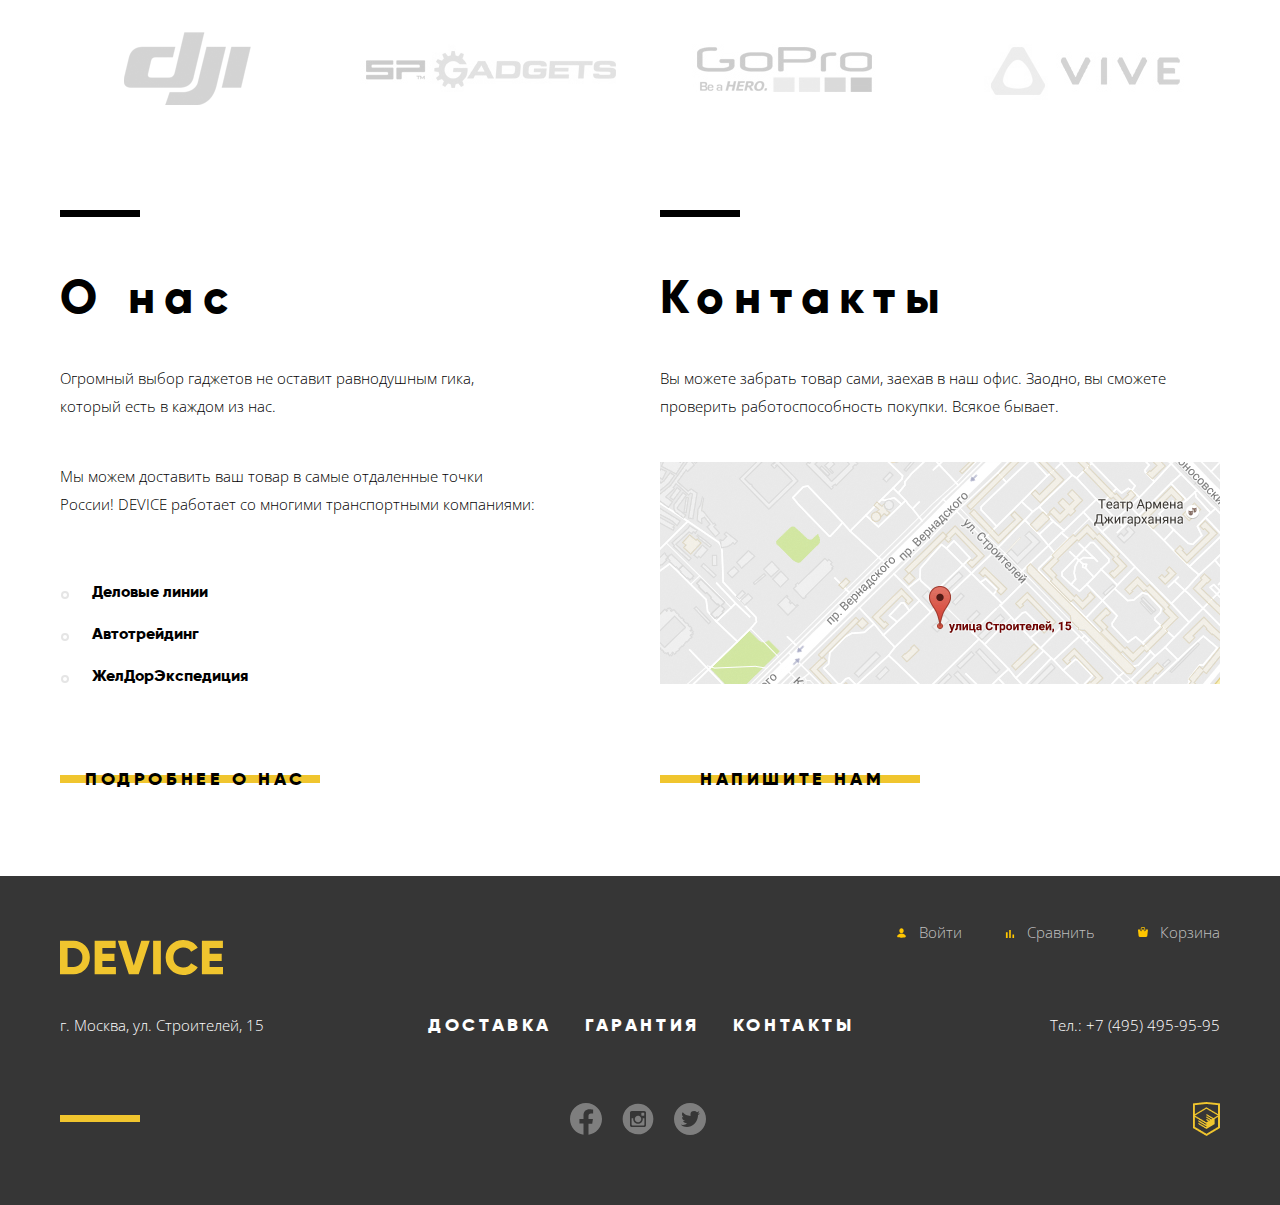
==== commit aebfa7d3: "Правки по критериям" ====
--- a/index.html
+++ b/index.html
@@ -6,7 +6,7 @@
   <title>HTML Academy: Девайс</title>
   <link href="https://fonts.googleapis.com/css2?family=Open+Sans:wght@300;400&display=swap" rel="stylesheet">
   <link rel="stylesheet" href="css/normalize.css">
-  <link rel="stylesheet" href="css/style.css">
+  <link rel="stylesheet" href="css/style.min.css">
 </head>
 
 <body class="page-body">
@@ -38,7 +38,7 @@
               <li class="dropdown-item"><a href="#" class="dropdown-item-link ">Виртуальная реальность</a></li>
               <li class="dropdown-item"><a href="#" class="dropdown-item-link ">Фитнес-браслеты</a></li>
               <li class="dropdown-item"><a href="#" class="dropdown-item-link ">Квадрокоптер</a></li>
-              <li class="dropdown-item"><a href="#" class="dropdown-item-link ">Моноподы для селфи</a></li>
+              <li class="dropdown-item"><a href="catalog.html" class="dropdown-item-link ">Моноподы для селфи</a></li>
               <li class="dropdown-item"><a href="#" class="dropdown-item-link ">Умные часы</a></li>
               <li class="dropdown-item dropdown-item-last"><a href="#" class="dropdown-item-link ">Экшн-камеры</a></li>
             </ul>
@@ -146,7 +146,7 @@
           </a>
         </li>
         <li class="popular-products-item">
-          <a href="#" class="popular-products-link">
+          <a href="catalog.html" class="popular-products-link">
             <div class="popular-products-container">
               <img src="img/decor/selfie-monopod.svg" class="popular-products-image products-image-selfie"
                 alt="Монопод для селфи" width="86" height="117">
@@ -225,6 +225,7 @@
       </div>
     </section>
     <section class="brands center">
+      <h2 class="visually-hidden">Производители</h2>
       <ul class="brands-list">
         <li class="brands-item">
           <a href="#" class="brands-item-link" aria-label="Производитель DJI">
@@ -365,8 +366,8 @@
     </div>
   </footer>
 
-  <script src="js/login.js"></script>
-  <script src="js/map.js"></script>
+  <script src="js/login.min.js"></script>
+  <script src="js/map.min.js"></script>
 
 </body>
 
--- a/css/style.min.css
+++ b/css/style.min.css
@@ -0,0 +1 @@
+@keyframes modal-animation{0%{transform:translateY(-2000px)}70%{transform:translateY(30px)}90%{transform:translateY(-10px)}to{transform:translateY(0)}}@keyframes error{0%,to{transform:translateX(0)}10%,30%,50%,70%,90%{transform:translateX(-10px)}20%,40%,60%,80%{transform:translateX(10px)}}@font-face{font-family:"Gilroy";font-weight:300;font-style:normal;src:local("Gilroy Light"),local("Gilroy-Light"),url(../fonts/gilroylight.woff2) format("woff2"),url(../fonts/gilroylight.woff) format("woff")}@font-face{font-family:"Gilroy";font-weight:800;font-style:normal;src:local('Gilroy Bold'),local('Gilroy-Bold'),url(../fonts/gilroyextrabold.woff2) format("woff2"),url(../fonts/gilroyextrabold.woff) format("woff")}@font-face{font-family:"Open Sans";font-style:normal;font-weight:300;src:local("Open Sans Light"),local("OpenSans-Light"),url(../fonts/opensanslight.woff2) format("woff2"),url(../fonts/opensanslight.woff) format("woff")}@font-face{font-family:'Open Sans';font-style:normal;font-weight:400;src:local("Open Sans Regular"),local("OpenSans-Regular"),url(../fonts/opensans.woff2) format("woff2"),url(../fonts/opensans.woff) format("woff")}:root{--basic-black: #000000;--basic-dark: #363636;--basic-grey: #464646;--basic-dark-grey: #7e7e7e;--basic-light-grey: #e5e5e5;--basic-half-grey: #dcdcdc;--basic-white: #ffffff;--special-yellow: #f0c52e;--special-light-yellow: #f7e296;--special-green: #91c92f;--special-pink: #f6dada;--white-opacity03: rgba(255, 255, 255, 0.3);--white-opacity07: rgba(255, 255, 255, 0.7);--black-opacity03: rgba(0, 0, 0, 0.3);--black-opacity06: rgba(0, 0, 0, 0.6);--modal-shadow: rgba(0, 0, 0, 0.15);--modal-input-background: #F2F2F2;--modal-input-background-hover: #EAEAEA;--filter-scale-color: #b7b7b7;--filter-toggle-shadow: rgba(0, 0, 0, 0.18);--filter-toggle-border: #c4c4c4;--catalog-bottom-nav: #ebebeb;--catalog-bottom-nav-button: #d9d9d9}body{min-width:1200px;margin:0;padding:0;font-family:"Open Sans",Arial,sans-serif;font-weight:300;font-size:15px;line-height:20px;color:var(--basic-black);background-color:var(--basic-white)}a{text-decoration:none}img{max-width:100%;height:auto}*,::after,::before{box-sizing:border-box}.center{width:1200px;margin:0 auto;padding:0 20px}.visually-hidden{position:absolute;width:1px;height:1px;margin:-1px;padding:0;border:0;white-space:nowrap;clip-path:inset(100%);clip:rect(0 0 0 0);overflow:hidden}.button,.sticker::after{font-family:"Gilroy",Arial,serif;font-weight:800;text-transform:uppercase}.button{position:relative;padding:0;font-size:18px;line-height:22px;letter-spacing:.2em;color:var(--basic-black);z-index:20}.visually-hidden .button{display:none}.sticker::after{content:"New";position:absolute;top:31px;right:27px;width:62px;height:62px;text-align:center;padding:20px 15px;font-size:12px;line-height:15px;color:var(--black-opacity03);background-color:transparent;border:2px solid var(--black-opacity03);border-radius:50%}.page-body{min-height:100%;display:grid;grid-template-rows:min-content 1fr min-content;align-content:start}.header{width:1160px;padding-left:60px;background:linear-gradient(180deg,var(--basic-white) 17.5%,var(--special-light-yellow) 17.5%)}.logo-bar{margin-top:20px;margin-bottom:10px;margin-left:-1px}.header-logo:focus,.header-logo:hover{opacity:.6}.header-logo:active{opacity:.3}.header-bar{display:flex;flex-wrap:wrap;margin-bottom:34px}.search-form{display:flex;position:relative;width:440px}.search-form::before{content:"";position:absolute;width:50px;height:50px;background-image:url(../img/icons/search-icon.svg);background-repeat:no-repeat;background-position:0 51%}.search{font-weight:inherit;width:356px;padding:14px 38px;background-color:transparent;border:0;opacity:.3}.footer-social-link svg,.search:hover{opacity:.6}.search-form:focus-within .search{opacity:1;border-bottom:2px solid var(--basic-black)}.search-button{padding:13px 15px;color:var(--basic-black);text-transform:uppercase;background-color:transparent;border:2px solid var(--basic-black);visibility:hidden;cursor:pointer}.search-form:focus-within .search-button{visibility:visible}.search-button:focus,.search-button:hover{color:var(--basic-white);background-color:var(--basic-black);visibility:visible}.search-button:active{color:var(--white-opacity03);background-color:var(--basic-black);visibility:visible}.header-buttons-list{display:flex;flex-wrap:wrap;margin-left:auto;padding:0;list-style:none}.cart,.catalog-login,.compare,.login{position:relative;padding:15px;color:var(--basic-black)}.login{margin-right:210px}.cart::before,.catalog-login::before,.compare::before,.login::before{content:"";position:absolute;top:19px;left:-8px;width:13px;height:14px;background-image:url(../img/icons/user-icon.svg);background-repeat:no-repeat;background-position:0 0}.compare{margin-right:35px}.cart::before,.compare::before{left:-10px;width:14px;background-image:url(../img/icons/compare-icon.svg)}.cart{margin-right:26px}.cart::before{top:20px;left:-6px;width:10px;height:10px;background-image:url(../img/icons/cart-icon.svg)}.cart:focus,.cart:hover,.catalog-login:focus,.catalog-login:hover,.catalog-logout:focus,.catalog-logout:hover,.compare:focus,.compare:hover,.login:focus,.login:hover{opacity:.6}.cart:active,.catalog-login:active,.compare:active,.login:active{opacity:.3}.nav-bar,.navigation-menu{display:flex;flex-wrap:wrap}.nav-bar{padding-bottom:50px}.navigation-menu{margin:0;padding:0;list-style:none}.navigation-item-link{font-family:"Gilroy",Arial,serif;font-weight:800;font-size:18px;line-height:22px;letter-spacing:.2em;text-transform:uppercase;color:var(--basic-black)}.navigation-item-link:focus,.navigation-item-link:hover{color:var(--black-opacity06)}.navigation-item-link:active{color:var(--black-opacity03)}.navigation-item-catalog{position:relative;margin-right:321px}.navigation-item-catalog::after{content:"";position:absolute;top:0;left:232px;width:22px;height:22px;background-image:url(../img/icons/drop-down-icon.svg);background-repeat:no-repeat;background-position:0 0;cursor:pointer}.navigation-item-delivery{margin-right:35px}.navigation-item-warranty{margin-right:108px}.dropdown-menu{position:absolute;display:flex;flex-wrap:wrap;display:none;width:1160px;margin:0 auto 0 -60px;padding-top:30px;padding-bottom:27px;padding-left:60px;background-color:var(--special-light-yellow);z-index:10}.navigation-item-catalog:focus-within .dropdown-menu,.navigation-item-catalog:hover .dropdown-menu{display:flex}.dropdown-list{display:grid;grid-template-columns:auto auto auto;grid-template-rows:auto auto auto;margin:0;padding:0;list-style:none}.dropdown-item-link{display:block;margin-bottom:16px;margin-right:63px;color:var(--basic-black)}.dropdown-item-last{grid-row:3/4}.dropdown-item-link:focus,.dropdown-item-link:hover{opacity:.6}.dropdown-item-link:active{opacity:.3}.main-slider{position:relative;width:1160px;margin-bottom:111px;background:linear-gradient(180deg,var(--special-light-yellow) 24%,var(--basic-white) 24%)}.slider-list{margin:0;padding:0;list-style:none}.slider-item{display:grid;grid-template-columns:1fr 1fr}.slider-photo{justify-self:center}.slider-selfie{margin-top:-14px;margin-right:37px}.slider-watch{margin-top:11px;margin-right:23px}.slider-dron{margin-top:68px;margin-right:11px}.slider-info{padding-left:20px}.slider-info-border{width:100px;height:7px;margin-top:20px;background-color:var(--basic-white)}.slider-info-number{padding:0;margin:0;font-family:"Gilroy",Arial,serif;font-weight:800;font-size:179px;line-height:219px;color:var(--basic-white)}.slider-number-01,.slider-number-02,.slider-number-03{margin-top:-59px;text-align:right}.slider-number-01{margin-right:28px}.slider-number-02,.slider-number-03{margin-right:33px}.slider-info-title{margin:-108px 0 26px;padding:0;font-family:"Gilroy",Arial,serif;font-weight:800;font-size:47px;line-height:58px}.slider-info-text{width:480px;margin:0 0 60px;padding:0}.slider-button-more{padding:10px 45px}.slider-button-more::before{content:"";position:absolute;top:17px;left:1px;padding:4px 110px;background-color:var(--special-yellow);z-index:-10}.slider-button-more:focus::before,.slider-button-more:hover::before{top:0;padding:20px 110px;transition:.2s}.slider-button-more:active{color:var(--black-opacity03)}.slider-pagination,.slider-pagination-current,.slider-pagination-current::before{border:1px solid var(--basic-black);background-color:var(--basic-white);border-radius:50%}.slider-pagination,.slider-pagination-current{position:relative;width:12px;height:12px;padding:0;cursor:pointer}.slider-pagination-current::before{content:"";position:absolute;top:2px;left:2px;width:6px;height:6px}.slider-table{margin-top:48px;margin-left:-2px;font-family:"Gilroy",Arial,serif;font-weight:300}.slider-table-body,.slider-table-head{font-size:36px;line-height:42px;letter-spacing:.1em}.slider-table-body{font-size:13px;line-height:15px}.slider-table-cell{padding:11px 60px 2px 0}.slider-pagination-list{position:absolute;display:flex;flex-wrap:wrap;justify-content:space-between;top:320px;right:20px;width:72px;margin:-1px 68px 0 0;padding:0;list-style:none}.popular-products{margin-bottom:65px}.popular-products-list{display:flex;flex-wrap:wrap;justify-content:space-between;margin:0;padding:0;list-style:none}.popular-products-item{width:160px}.popular-products-container{position:relative;width:160px;height:160px;margin-bottom:38px;background-color:var(--special-light-yellow)}.popular-products-image{position:absolute;top:50%;left:50%;transform:translate(-50%,-50%)}.popular-products-image.products-image-selfie{margin-top:4px}.popular-products-title{margin-left:1px;font-family:"Gilroy",Arial,serif;font-weight:800;font-size:18px;line-height:22px;letter-spacing:.05em;color:var(--basic-black)}.popular-products-title.title-fitness{letter-spacing:normal}.popular-products-link:focus .popular-products-container,.popular-products-link:hover .popular-products-container{background-color:var(--special-yellow)}.popular-products-link:active .popular-products-image,.popular-products-link:active .popular-products-title{opacity:.3}.services{height:388px;background:linear-gradient(180deg,var(--basic-white) 26%,var(--basic-light-grey) 26%);margin-bottom:91px}.services-container{display:grid;grid-template-columns:284px auto}.services-buttons{display:flex;flex-wrap:wrap;flex-direction:column;height:320px;padding-top:80px;border-right:7px solid var(--basic-black)}.services-button,.services-button-current{width:100%;padding:10px 114px 10px 0;margin-bottom:19px;border:0;cursor:pointer}.services-button{background-color:transparent}.services-button-current{background-color:var(--basic-black);color:var(--special-light-yellow)}.services-button::before{content:"";position:absolute;top:17px;left:0;padding:4px 80px;background-color:var(--special-yellow);z-index:-10}.services-button:focus::before,.services-button:hover::before{top:0;padding:20px 80px;transition:.2s}.services-button:active::before{display:none}.services-button:active{color:var(--special-light-yellow);background-color:var(--basic-black)}.services-list{padding:0;margin:0;list-style:none}.services-item{position:relative}.services-item-text{margin-top:72px;margin-left:116px}.services-item-title{font-family:"Gilroy",Arial,serif;font-weight:800;font-size:47px;line-height:58px;letter-spacing:.2em}.services-item-info{font-size:15px;line-height:30px;letter-spacing:.1em}.services-item-credit::after,.services-item-delivery::after,.services-item-warranty::after{content:"";position:absolute;top:0;right:2px;width:136px;height:164px;background-image:url(../img/decor/delivery.png);background-repeat:no-repeat;background-position:0 0}.services-item-credit::after,.services-item-warranty::after{top:-18px;right:-15px;width:171px;height:195px;background-image:url(../img/decor/warranty.png)}.services-item-credit::after{top:-22px;right:8px;width:156px;height:188px;background-image:url(../img/decor/credit.png)}.brands{margin-bottom:100px}.brands-list{display:flex;flex-wrap:wrap;justify-content:space-between;margin:0;padding:0;list-style:none}.brands-item-link{filter:grayscale(100%);opacity:.2}.brands-item-link:focus,.brands-item-link:hover{filter:grayscale(0%);opacity:1}.info-container{display:grid;grid-template-columns:1fr 1fr;margin-bottom:86px}.about-us{position:relative;width:475px}.about-info-item::before,.about-us::before{content:"";position:absolute;top:-14px;left:0;width:80px;height:7px;background-color:var(--basic-black)}.info-title{margin-bottom:38px;margin-top:44px;font-family:"Gilroy",Arial,serif;font-weight:800;font-size:47px;line-height:58px;letter-spacing:.2em}.info-text{padding-bottom:27px;line-height:28px}.about-info-list{padding:0;margin:33px 0 64px 32px;font-family:"Gilroy",Arial,serif;font-weight:800;font-size:16px;line-height:28px;list-style:none}.about-info-item{position:relative;padding-bottom:14px}.about-info-item::before{top:50%;left:-7%;width:8px;height:8px;border:2px solid var(--basic-light-grey);background-color:var(--basic-white);border-radius:50%;transform:translateY(-100%)}.about-info-button{padding:10px 25px}.about-info-button::before{content:"";position:absolute;top:17px;left:0;padding:4px 130px;background-color:var(--special-yellow);z-index:-10}.about-info-button:focus::before,.about-info-button:hover::before,.contacts-info-button:focus::before,.contacts-info-button:hover::before{top:0;padding:20px 130px;transition:.2s}.about-info-button:active,.contacts-info-button:active{color:var(--black-opacity03)}.contacts{padding-left:20px;position:relative}.contacts::before{content:"";position:absolute;top:-14px;left:20px;width:80px;height:7px;background-color:var(--basic-black)}.map{display:block;margin-bottom:80px}.contacts-info-button{margin-top:80px;padding:10px 40px}.contacts-info-button::before{content:"";position:absolute;top:17px;left:0;padding:4px 130px;background-color:var(--special-yellow);z-index:-10}.footer{background-color:var(--basic-dark)}.footer-container{display:grid;grid-template-columns:auto auto auto;grid-template-rows:auto auto auto;grid-template-areas:"logo list list" "address links tel" "border social html";padding-bottom:65px}.footer-logo{grid-area:logo;margin-top:64px}.footer-button-item:focus .catalog-footer-login::before,.footer-button-item:focus .footer-cart::before,.footer-button-item:focus .footer-compare::before,.footer-button-item:focus .footer-login::before,.footer-button-item:hover .catalog-footer-login::before,.footer-button-item:hover .footer-cart::before,.footer-button-item:hover .footer-compare::before,.footer-button-item:hover .footer-login::before,.footer-logo:focus,.footer-logo:hover{opacity:.6}.footer-button-item:active .catalog-footer-login::before,.footer-button-item:active .footer-cart::before,.footer-button-item:active .footer-compare::before,.footer-button-item:active .footer-login::before,.footer-logo:active{opacity:.3}.footer-buttons-list{grid-area:list;display:flex;flex-wrap:wrap;justify-content:flex-end;margin:46px 0 0 11px;padding:0;list-style:none}.footer-button-item{margin-left:50px}.catalog-footer-login,.catalog-footer-logout,.footer-cart,.footer-compare,.footer-login{position:relative;padding:15px 0 15px 15px;color:var(--white-opacity07)}.catalog-footer-login::before,.footer-cart::before,.footer-compare::before,.footer-login::before{content:"";position:absolute;top:19px;left:-9px;width:13px;height:14px;background-image:url(../img/icons/user-icon-color.svg);background-repeat:no-repeat;background-position:0 0}.footer-cart::before,.footer-compare::before{top:20px;width:14px;background-image:url(../img/icons/compare-icon-color.svg)}.footer-cart::before{left:-7px;width:10px;height:10px;background-image:url(../img/icons/cart-icon-color.svg)}.footer-button-item:focus .catalog-footer-login,.footer-button-item:focus .catalog-footer-logout,.footer-button-item:focus .footer-cart,.footer-button-item:focus .footer-compare,.footer-button-item:focus .footer-login,.footer-button-item:hover .catalog-footer-login,.footer-button-item:hover .catalog-footer-logout,.footer-button-item:hover .footer-cart,.footer-button-item:hover .footer-compare,.footer-button-item:hover .footer-login{color:var(--basic-white)}.footer-button-item:active .catalog-footer-login,.footer-button-item:active .catalog-footer-logout,.footer-button-item:active .footer-cart,.footer-button-item:active .footer-compare,.footer-button-item:active .footer-login{color:var(--white-opacity03)}.footer-address{grid-area:address;margin-top:36px;font-style:normal;color:var(--basic-white)}.footer-nav-list{grid-area:links;display:flex;margin:35px 0 0 83px;padding:0;list-style:none}.footer-nav-item{margin-right:33px;font-family:"Gilroy",Arial,serif;font-weight:800;font-size:18px;line-height:22px;letter-spacing:.2em;text-transform:uppercase}.footer-nav-link{color:var(--basic-white)}.footer-nav-item:focus,.footer-nav-item:hover{opacity:.6}.footer-nav-item:active{opacity:.3}.footer-number-text{grid-area:tel;justify-self:end;margin-top:36px}.footer-number,.footer-number-text{color:var(--basic-white)}.footer-info-border{grid-area:border;width:80px;height:7px;margin-top:65px;background-color:var(--special-yellow)}.footer-social-list{grid-area:social;display:flex;flex-wrap:wrap;justify-content:space-between;justify-self:center;width:136px;margin:53px 0 0 -38px;padding:0;list-style:none}.footer-social-link:focus svg,.footer-social-link:hover svg{opacity:1}.footer-social-link:active svg{opacity:.3}.footer-html-logo-link{grid-area:html;justify-self:end;margin-top:52px}.footer-html-logo-link:focus,.footer-html-logo-link:hover{opacity:.6}.footer-html-logo-link:active{opacity:.3}.catalog-login{margin-right:6px}.catalog-logout{padding:10px 0;margin-right:72px;color:var(--basic-black);opacity:.3}.catalog-navigation{padding-left:80px;margin-top:45px;margin-bottom:49px}.catalog-title{margin-bottom:30px;font-family:"Gilroy",Arial,serif;font-weight:800;font-size:47px;line-height:58px}.breadcrumbs{display:flex;flex-wrap:wrap;margin:0;padding:0;font-family:"Open Sans",Arial,serif;font-weight:300;font-size:14px;line-height:19px;list-style:none}.breadcrumbs-item{position:relative;margin-right:40px}.breadcrumbs-link{color:var(--basic-black);opacity:.3}.breadcrumbs-link:focus,.breadcrumbs-link:hover{opacity:.6}.breadcrumbs-link:active{opacity:.1}.breadcrumbs-item:not(:last-child)::after{content:"";position:absolute;top:50%;left:100%;width:8px;height:12px;background-image:url(../img/icons/bread-crumbs-icon.svg);background-repeat:no-repeat;background-position:0 0;transform:translate(15px,-50%)}.catalog-container{display:grid;grid-template-rows:auto auto}.catalog-header{background:linear-gradient(90deg,var(--basic-half-grey) 36.8%,var(--basic-light-grey) 36.8%)}.catalog-body{background:linear-gradient(-90deg,var(--basic-white) 63.2%,var(--basic-light-grey) 63.2%)}.catalog-body-content,.catalog-header-content{display:grid;grid-template-columns:328px auto}.catalog-filter-text{margin-top:25px;margin-left:60px;font-family:"Gilroy",Arial,serif;font-weight:800;font-size:16px;line-height:20px;letter-spacing:.1em;text-transform:uppercase}.catalog-header-sorting{display:flex;flex-wrap:wrap}.catalog-sorting-text{margin-top:25px;margin-left:72px;margin-right:48px;font-family:"Gilroy",Arial,serif;font-weight:800;font-size:16px;line-height:20px;letter-spacing:.1em;text-transform:uppercase}.catalog-sorting-list{display:flex;flex-wrap:wrap;margin:0;padding:0;font-family:"Open Sans",Arial,serif;font-weight:400;font-size:14px;line-height:19px;list-style:none}.catalog-sorting-item{margin:25px 5px 25px 25px;opacity:.3}.catalog-sorting-link{color:var(--basic-black)}.catalog-sorting-item:focus,.catalog-sorting-item:hover,.sorting-button:focus svg,.sorting-button:hover svg{opacity:.6}.catalog-sorting-item:active,.sorting-button:active svg{opacity:1}.catalog-sorting-buttons{padding-top:26px;padding-bottom:20px;margin-left:auto;display:flex;flex-wrap:wrap;justify-content:space-between;width:52px}.sorting-button .sorting-down{opacity:.3}.filter{margin-top:87px;margin-left:60px}.filter-item{margin:0;padding:0;border:0}.filter-item-legend{position:relative;font-family:"Gilroy",Arial,serif;font-weight:800;font-size:14px;line-height:17px;letter-spacing:.1em}.filter-item-legend::before{content:"";position:absolute;top:-15px;left:0;width:200px;height:2px;background:var(--basic-black)}.filter-item-price{margin-bottom:43px}.range-controls{position:relative;padding:40px 70px 7px 0}.scale{height:2px;background:var(--filter-scale-color)}.bar{width:60%;height:2px;background:var(--special-green)}.toggle{position:absolute;top:31px;left:0;width:20px;height:20px;padding:0;border:8px solid var(--basic-white);background-color:var(--filter-toggle-border);border-radius:50%;box-shadow:0 2px 2px 0 var(--filter-toggle-shadow);cursor:pointer}.toggle-min{left:0}.toggle-max{left:114px}.range-price{display:flex;margin:0;padding:0;font-family:"Gilroy",Arial,serif;font-weight:300;font-size:14px;line-height:16px}.range-price input{width:79px;padding:10px 0;border:0;border-radius:5px;background-color:var(--basic-lightenbrown)}.filter-item-colors{padding-top:32px;margin-bottom:36px}.filter-list{padding:0;margin:0;font-size:14px;line-height:19px;list-style:none}.filter-option-color{padding-bottom:20px;padding-left:42px}.filter-option label{display:block;position:relative;cursor:pointer;user-select:none}.filter-label::before{content:"";position:absolute;top:-2px;left:-42px;width:24px;height:24px;background-image:url(../img/icons/checkbox-off-icon.svg);background-repeat:no-repeat;background-position:0 0}.filter-input-checkbox:checked+.filter-label::before{content:"";position:absolute;top:-2px;left:-42px;width:24px;height:24px;background-image:url(../img/icons/checkbox-on-icon.svg);background-repeat:no-repeat;background-position:0 0}.filter-input-checkbox:focus+.filter-label::before,.filter-input-checkbox:hover+.filter-label::before{opacity:.6}.filter-input-checkbox:active+.filter-label::before{opacity:1}.filter-input-checkbox:focus+.filter-label::before{outline:thin dotted}.filter-option-bluetooth{padding-bottom:20px;padding-left:41px}.filter-item-bluetooth{padding-top:32px;margin-bottom:24px}.filter-input-radio+label::before{content:"";position:absolute;top:-2px;left:-42px;width:24px;height:24px;border:2px solid var(--basic-black);border-radius:50%}.filter-input-radio:checked+label::after{content:"";position:absolute;top:6px;left:-34px;width:8px;height:8px;background-color:var(--basic-black);border-radius:50%}.filter-input-radio:focus+label::after,.filter-input-radio:focus+label::before,.filter-input-radio:hover+label::after,.filter-input-radio:hover+label::before{opacity:.6}.filter-input-radio:active+label::after,.filter-input-radio:active+label::before{opacity:1}.filter-input-radio:focus+label::before{outline:thin dotted}.filter-input:disabled+label{opacity:.25;pointer-events:none}.filter-button{padding:10px 38px;border:0;background-color:transparent;cursor:pointer}.filter-button::before{content:"";position:absolute;top:17px;left:1px;padding:4px 100px;background-color:var(--special-yellow);z-index:-10}.filter-button:focus::before,.filter-button:hover::before,.in-cart-button:focus::before,.in-cart-button:hover::before,.modal-submit-button:focus::before,.modal-submit-button:hover::before{top:0;padding:20px 100px;transition:.2s}.filter-button:active,.in-cart-button:active{color:var(--black-opacity03)}.catalog-product-container{margin-bottom:40px}.catalog-product-list{display:flex;flex-wrap:wrap;justify-content:space-between;margin:71px 0 -8px 71px;padding:0;list-style:none}.catalog-product-item{position:relative;margin-bottom:48px}.catalog-product-item:focus-within .catalog-product-buttons,.catalog-product-item:hover .catalog-product-buttons{height:100px;z-index:100}.catalog-product-item:focus-within .catalog-product-image,.catalog-product-item:hover .catalog-product-image{opacity:.7}.catalog-product-image{margin-bottom:26px}.catalog-product-buttons{display:block;width:200px;height:0;overflow:hidden;position:absolute;top:37.3%;left:50%;transform:translateX(-50%)}.in-cart-button{display:block;padding:10px 35px;margin-bottom:2px}.in-cart-button::before{content:"";position:absolute;top:18px;left:-12px;padding:4px 100px;background-color:var(--special-yellow);z-index:-10}.compare-button{display:block;padding:10px 4px;font-size:13px;line-height:18px;letter-spacing:.1em;color:var(--basic-black);opacity:.5}.compare-button:focus,.compare-button:hover{opacity:1}.compare-button:active{opacity:.2}.product-price,.product-title{padding:0;margin:0 0 0 1px;font-family:"Gilroy",Arial,serif;font-weight:800;font-size:18px;line-height:22px;letter-spacing:.05em;color:var(--basic-black)}.product-price{margin:3px -1px 0 0;font-weight:300;font-size:16px;line-height:18px}.catalog-product-text{display:flex;flex-wrap:wrap;justify-content:space-between}.product-title-prof{letter-spacing:.035em}.catalog-page-navigation-list,.catalog-pagination-list{display:flex;justify-content:space-between;padding:0;list-style:none}.catalog-pagination-item,.catalog-pagination-link{padding:25px 15px}.catalog-pagination-list{margin:0 0 0 72px;font-family:"Gilroy",Arial,serif;font-weight:800;font-size:16px;line-height:20px;letter-spacing:.1em;text-transform:uppercase;background-color:var(--catalog-bottom-nav)}.catalog-page-navigation-link,.catalog-pagination-link{color:var(--basic-black)}.catalog-page-navigation-list{margin:0 0 0 10px}.catalog-page-navigation-item{opacity:.3}.catalog-page-navigation-link{padding:15px}.catalog-page-navigation-item:focus,.catalog-page-navigation-item:hover{opacity:.6}.catalog-page-navigation-item-current,.catalog-page-navigation-item:active{opacity:1}.catalog-pagination-list{margin-bottom:39px}.pagination-back:focus-within,.pagination-back:hover,.pagination-next:focus-within,.pagination-next:hover{background-color:var(--catalog-bottom-nav-button)}.pagination-back:active .catalog-pagination-link,.pagination-next:active .catalog-pagination-link{background-color:var(--catalog-bottom-nav-button);color:var(--black-opacity03)}.catalog-footer-logout{padding-right:0;padding-left:0;margin-left:-27px}.modal{position:fixed;top:0;right:0;bottom:0;left:0;margin:auto;display:none;color:var(--basic-black);background-color:var(--basic-white);background-position:0 0;background-repeat:repeat;z-index:50}.modal-write-us{top:90px;bottom:auto;width:960px;box-shadow:0 10px 16px var(--modal-shadow)}.write-us-form{display:flex;flex-wrap:wrap;justify-content:flex-start;position:relative;margin-top:92px;margin-left:100px;margin-bottom:59px}.write-us-item label{display:block;margin-bottom:10px;font-family:"Gilroy",Arial,serif;font-weight:800;font-size:18px;line-height:22px}.write-us-item input,.write-us-item textarea{font-family:"Open Sans",Arial,serif;font-weight:400;font-size:14px;line-height:19px;background-color:var(--modal-input-background);border:0}.write-us-item input{width:360px;padding:16px 20px;margin-right:40px;margin-bottom:31px}.write-us-item textarea{width:760px;padding:16px 10px 23px 20px}.write-us-item input:hover,.write-us-item textarea:hover{background-color:var(--modal-input-background-hover)}.write-us-item input:focus,.write-us-item textarea:focus{background-color:var(--basic-white);border:2px solid var(--special-light-yellow);color:var(--basic-dark);outline:0}.write-us-item input:invalid{background-color:var(--special-pink)}.modal-submit-button{margin-top:44px;padding:10px 33px;background:var(--basic-white);border:0;cursor:pointer}.modal-submit-button::before{content:"";top:17px;left:0;padding:4px 100px;z-index:-10}.modal-submit-button:active{color:var(--black-opacity03)}.modal-map{top:150px;bottom:auto;width:960px;box-shadow:0 10px 16px var(--modal-shadow)}.modal-map img{display:block}.modal-close-button,.modal-submit-button::before{position:absolute;background-color:var(--special-yellow)}.modal-close-button{top:21px;right:20px;width:55px;height:55px;border-radius:50%;cursor:pointer;opacity:.5;border:0}.modal-map .modal-close-button::after,.modal-map .modal-close-button::before,.modal-write-us .modal-close-button::after,.modal-write-us .modal-close-button::before{content:"";position:absolute;top:25px;right:15px;width:25px;height:3px;border-radius:1px;background-color:var(--basic-white)}.modal-map .modal-close-button::after,.modal-map .modal-close-button::before{top:28px;right:14px}.modal-close-button::before{transform:rotate(45deg)}.modal-close-button::after{transform:rotate(-45deg)}.modal-close-button:focus,.modal-close-button:hover{opacity:1}.modal-close-button:active{opacity:.3}.modal-cart{top:90px;right:-33px;bottom:auto;width:620px;height:282px;box-shadow:0 4px 20px var(--special-item-shadow);border-top:7px solid var(--basic-red)}.modal-cart-title{position:relative;padding-top:43px;padding-left:176px;margin-bottom:66px;font-size:24px;line-height:30px;color:var(--basic-black)}.modal-cart-title::before{content:"";position:absolute;top:24px;left:81px;width:66px;height:66px;background-image:url(../img/icons/icon-mark.svg);background-repeat:no-repeat;background-position:0 0}.modal-cart .modal-close-button::after,.modal-cart .modal-close-button::before{content:"";position:absolute;top:-1px;right:-3px;width:27px;height:5px;border-radius:1px;background-color:var(--basic-red)}.modal-show{display:block;animation:modal-animation .5s}.modal-error{animation:error .5s}